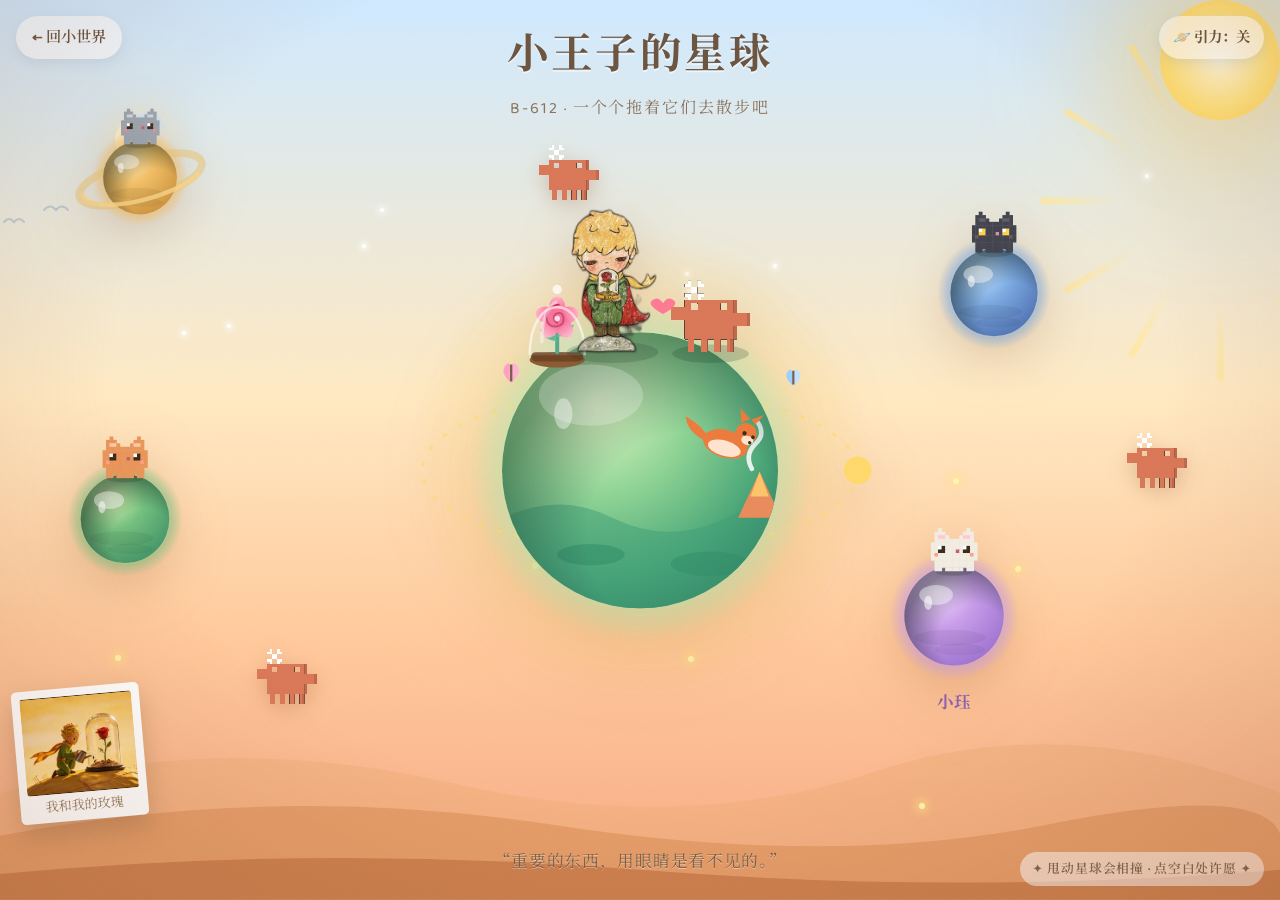
==== planet/index.html @ 011b593f "feat: 万有引力模式(星球绕主星公转,小太阳系) + 多加3只可拖动的小克(被引力牵引) Co-Authored-By: Claude Opus 4.8 <noreply@anthropic.co" ====
<!DOCTYPE html>
<html lang="zh-CN">
<head>
<meta charset="UTF-8" />
<meta name="viewport" content="width=device-width, initial-scale=1.0, maximum-scale=5.0" />
<meta name="theme-color" content="#ffd29a" />
<title>小王子的星球</title>
<link rel="preconnect" href="https://fonts.googleapis.com" />
<link rel="preconnect" href="https://fonts.gstatic.com" crossorigin />
<link href="https://fonts.googleapis.com/css2?family=Baloo+2:wght@500;600;700&family=Noto+Serif+SC:wght@500;700&display=swap" rel="stylesheet" />
<style>
  *{box-sizing:border-box;margin:0;padding:0;-webkit-tap-highlight-color:transparent}
  :root{--ink:#6b5238;--font:"Baloo 2","Noto Serif SC",system-ui,sans-serif;--serif:"Noto Serif SC",serif}
  html,body{height:100%}
  body{font-family:var(--font);color:var(--ink);overflow:hidden;height:100dvh;position:relative;
    background:linear-gradient(180deg,#cfe9ff 0%,#ffe9c2 44%,#ffc89a 72%,#f6a884 100%)}

  .sun{position:absolute;top:-120px;right:-120px;width:360px;height:360px;pointer-events:none;z-index:1}
  .sun__core{position:absolute;inset:120px;border-radius:50%;
    background:radial-gradient(circle,#fff8de,#ffe27a 58%,#ffcf5a);box-shadow:0 0 120px 48px rgba(255,213,110,.55)}
  .sun__rays{position:absolute;inset:0;animation:spin 70s linear infinite}
  .sun__rays span{position:absolute;left:50%;top:50%;width:7px;height:78px;margin:-39px 0 0 -3.5px;
    background:linear-gradient(#ffe79a,rgba(255,231,154,0));border-radius:7px;transform-origin:50% 180px;opacity:.8}
  @keyframes spin{to{transform:rotate(360deg)}}

  .moon{position:absolute;top:13%;left:9%;width:46px;height:46px;border-radius:50%;background:#fff4cf;z-index:1;
    filter:drop-shadow(0 0 16px rgba(255,240,190,.7))}
  .moon::after{content:"";position:absolute;top:-4px;left:11px;width:42px;height:42px;border-radius:50%;background:linear-gradient(180deg,#cfe9ff,#ffe9c2)}

  .cloud{position:absolute;background:#fff;border-radius:50px;opacity:.92;z-index:1;
    filter:drop-shadow(0 8px 14px rgba(150,170,200,.18));width:120px;height:38px}
  .cloud::before,.cloud::after{content:"";position:absolute;background:#fff;border-radius:50%}
  .cloud::before{width:54px;height:54px;top:-22px;left:18px}.cloud::after{width:38px;height:38px;top:-14px;left:62px}
  .cloud.c1{top:15%;left:-160px;transform:scale(1.1);animation:drift 42s linear infinite}
  .cloud.c2{top:30%;left:-220px;transform:scale(.8);opacity:.78;animation:drift 58s linear infinite 6s}
  .cloud.c3{top:9%;left:-260px;transform:scale(1.45);opacity:.85;animation:drift 72s linear infinite 3s}
  @keyframes drift{to{left:120%}}
  .birds{position:absolute;top:22%;left:-40px;z-index:1;opacity:.45;animation:drift 46s linear infinite 2s}

  .hills{position:absolute;left:0;right:0;bottom:0;width:100%;z-index:1;pointer-events:none}

  .firefly{position:absolute;width:6px;height:6px;border-radius:50%;background:#fff3b0;z-index:2;
    box-shadow:0 0 10px 3px rgba(255,228,130,.8);animation:float 7s ease-in-out infinite}
  @keyframes float{0%,100%{transform:translate(0,0);opacity:.3}50%{transform:translate(14px,-22px);opacity:1}}
  .star{position:absolute;width:4px;height:4px;border-radius:50%;background:#fff;z-index:2;
    box-shadow:0 0 6px 2px rgba(255,255,255,.8);animation:tw 2.6s ease-in-out infinite}
  @keyframes tw{0%,100%{opacity:.25}50%{opacity:1}}
  .shoot{position:absolute;top:16%;left:60%;width:120px;height:2px;z-index:2;border-radius:2px;
    background:linear-gradient(90deg,rgba(255,255,255,0),#fff);transform:rotate(20deg);opacity:0;animation:shoot 9s ease-in infinite 4s}
  @keyframes shoot{0%{opacity:0;transform:translate(40px,-20px) rotate(20deg) scaleX(.2)}6%{opacity:1}14%{opacity:0;transform:translate(-220px,80px) rotate(20deg) scaleX(1)}100%{opacity:0}}

  .back{position:absolute;top:16px;left:16px;z-index:7;text-decoration:none;background:rgba(255,255,255,.65);
    color:#6b5440;padding:9px 16px;border-radius:999px;font-weight:600;font-size:.95rem;box-shadow:0 4px 12px rgba(150,170,200,.25);backdrop-filter:blur(4px)}
  .title{position:absolute;top:20px;left:0;right:0;text-align:center;z-index:6;pointer-events:none}
  .title h1{font-size:clamp(1.5rem,6.4vw,2.6rem);color:#6b5440;letter-spacing:.06em;text-shadow:0 2px 0 rgba(255,255,255,.6)}
  .title p{font-size:clamp(.8rem,3.4vw,1rem);color:#8a715a;margin-top:5px;letter-spacing:.12em}

  .planet{position:absolute;cursor:grab;touch-action:none;user-select:none;z-index:4}
  .planet:active,.planet.is-drag{cursor:grabbing}
  .planet__float{animation:bob 5.5s ease-in-out infinite}
  .planet.is-drag .planet__float{animation:none}
  @keyframes bob{0%,100%{transform:translateY(0) rotate(-1.4deg)}50%{transform:translateY(-13px) rotate(1.4deg)}}
  .planet svg{display:block;width:100%;height:auto;overflow:visible;filter:drop-shadow(0 16px 26px rgba(150,90,50,.28))}

  #main{left:50%;top:48%;transform:translate(-50%,-50%);width:min(88vw,460px)}
  .mini{transform:none}

  .onplanet{transform-box:fill-box;transform-origin:bottom center;animation:catbob 3s ease-in-out infinite}
  @keyframes catbob{0%,100%{transform:translateY(0)}50%{transform:translateY(-3px)}}
  .me-label{font-family:var(--font);font-weight:700;fill:#8a5fae}
  .ctrl{position:absolute;top:16px;right:16px;z-index:7;border:none;cursor:pointer;background:rgba(255,255,255,.65);
    color:#6b5440;padding:9px 14px;border-radius:999px;font-family:var(--font);font-weight:700;font-size:.9rem;
    box-shadow:0 4px 12px rgba(150,170,200,.25);backdrop-filter:blur(4px)}
  .ctrl.on{background:linear-gradient(135deg,#ffd27a,#ff9e6d);color:#5a3a1f}
  .claudemoon .cmoon{width:100%;display:block;image-rendering:pixelated;transform-box:fill-box;transform-origin:bottom center;
    filter:drop-shadow(0 6px 10px rgba(150,90,50,.3));animation:hop 1.6s ease-in-out infinite}

  .keepsake{position:absolute;left:16px;bottom:80px;width:128px;z-index:5;background:#fff;
    padding:8px 8px 28px;border-radius:5px;transform:rotate(-5deg);box-shadow:0 12px 26px rgba(120,90,60,.32)}
  .keepsake img{width:100%;display:block;border-radius:3px}
  .keepsake figcaption{position:absolute;bottom:7px;left:0;right:0;text-align:center;font-size:.82rem;color:#9a7f63;font-family:var(--serif)}
  .quote{position:absolute;left:0;right:0;bottom:28px;text-align:center;z-index:5;pointer-events:none;
    font-family:var(--serif);color:#7a5f44;font-size:clamp(.85rem,3.4vw,1.05rem);letter-spacing:.04em;text-shadow:0 1px 0 rgba(255,255,255,.5);padding:0 16px}
  .hint{position:absolute;right:16px;bottom:14px;z-index:7;pointer-events:none;background:rgba(255,255,255,.55);
    color:#7c6450;font-weight:600;font-size:.8rem;padding:6px 12px;border-radius:999px;letter-spacing:.06em;animation:pulse 2.4s ease-in-out infinite}
  @keyframes pulse{0%,100%{opacity:.5}50%{opacity:1}}

  .vignette{position:fixed;inset:0;pointer-events:none;z-index:8;background:radial-gradient(ellipse at 50% 42%,transparent 58%,rgba(140,80,45,.2) 100%)}
  .grain{position:fixed;inset:0;pointer-events:none;z-index:8;opacity:.05;mix-blend-mode:overlay;
    background-image:url("data:image/svg+xml,%3Csvg xmlns='http://www.w3.org/2000/svg' width='120' height='120'%3E%3Cfilter id='n'%3E%3CfeTurbulence type='fractalNoise' baseFrequency='0.85' numOctaves='2'/%3E%3C/filter%3E%3Crect width='100%25' height='100%25' filter='url(%23n)'/%3E%3C/svg%3E")}

  .spin-orbit{transform-origin:150px 175px;animation:spin 24s linear infinite}
  .rose{transform-box:fill-box;transform-origin:bottom center;animation:sway 4s ease-in-out infinite}
  @keyframes sway{0%,100%{transform:rotate(-6deg)}50%{transform:rotate(6deg)}}
  .smoke{animation:smoke 3.4s ease-in-out infinite}
  @keyframes smoke{0%{opacity:0;transform:translateY(6px)}40%{opacity:.85}100%{opacity:0;transform:translateY(-10px)}}
  .claude-hop{transform-box:fill-box;transform-origin:bottom center;animation:hop 1.6s ease-in-out infinite}
  @keyframes hop{0%,100%{transform:translateY(0) rotate(-2deg)}30%{transform:translateY(-9px) rotate(2deg)}60%{transform:translateY(0) rotate(-1deg)}}
  .bf{transform-box:fill-box;transform-origin:center;animation:flutter 5.5s ease-in-out infinite}
  .bf.b2{animation-duration:7s;animation-delay:1s}
  @keyframes flutter{0%{transform:translate(0,0) rotate(0)}25%{transform:translate(9px,-12px) rotate(8deg)}50%{transform:translate(0,-20px) rotate(-6deg)}75%{transform:translate(-9px,-10px) rotate(6deg)}100%{transform:translate(0,0)}}

  .petal{position:absolute;z-index:9;pointer-events:none;font-size:1.15rem;animation:up 1.2s ease-out forwards}
  @keyframes up{0%{opacity:1;transform:translate(0,0) scale(.6) rotate(0)}100%{opacity:0;transform:translate(var(--dx),-78px) scale(1.15) rotate(var(--rot))}}

  .wishstar{position:fixed;width:90px;height:3px;z-index:9;pointer-events:none;border-radius:3px;
    background:linear-gradient(90deg,rgba(255,255,255,0),#fff);animation:ws .9s ease-out forwards}
  @keyframes ws{0%{opacity:0;transform:translate(20px,-60px) rotate(28deg) scaleX(.3)}
    20%{opacity:1}100%{opacity:0;transform:translate(-160px,80px) rotate(28deg) scaleX(1)}}
  .wishtext{position:fixed;z-index:10;pointer-events:none;transform:translate(-50%,0);font-family:var(--font);
    font-weight:700;color:#7a5f44;font-size:.95rem;background:rgba(255,255,255,.72);padding:6px 13px;border-radius:999px;
    white-space:nowrap;box-shadow:0 6px 16px rgba(150,120,80,.25);animation:wt 1.8s ease-out forwards}
  @keyframes wt{0%{opacity:0;transform:translate(-50%,6px) scale(.9)}15%{opacity:1;transform:translate(-50%,-4px) scale(1)}
    80%{opacity:1}100%{opacity:0;transform:translate(-50%,-30px) scale(1)}}

  @media(max-width:480px){.keepsake{width:104px;bottom:96px;left:10px}.quote{bottom:54px}}
  @media(prefers-reduced-motion:reduce){
    .sun__rays,.cloud,.birds,.firefly,.star,.shoot,.planet__float,.spin-orbit,.rose,.smoke,.claude-hop,.bf,.onplanet{animation:none}}
</style>
</head>
<body>

  <div class="sun" aria-hidden="true"><div class="sun__rays" id="rays"></div><div class="sun__core"></div></div>
  <div class="moon" aria-hidden="true"></div>
  <div class="cloud c1"></div><div class="cloud c2"></div><div class="cloud c3"></div>
  <div class="shoot" aria-hidden="true"></div>
  <div class="birds" aria-hidden="true">
    <svg width="120" height="40" viewBox="0 0 120 40" fill="none" stroke="#8aa6c0" stroke-width="2" stroke-linecap="round">
      <path d="M6 14 q6 -7 12 0 q6 -7 12 0"/><path d="M44 24 q5 -6 10 0 q5 -6 10 0"/><path d="M84 12 q6 -7 12 0 q6 -7 12 0"/>
    </svg>
  </div>

  <svg class="hills" viewBox="0 0 1200 220" preserveAspectRatio="none" aria-hidden="true">
    <path d="M0 120 Q200 60 420 110 T820 100 T1200 120 L1200 220 L0 220Z" fill="#f0b07a" opacity=".55"/>
    <path d="M0 160 Q260 110 520 150 T980 150 T1200 158 L1200 220 L0 220Z" fill="#e0945f" opacity=".7"/>
    <path d="M0 196 Q300 168 600 192 T1200 192 L1200 220 L0 220Z" fill="#c97b4a" opacity=".85"/>
  </svg>

  <a class="back" href="../">← 回小世界</a>
  <button id="grav" class="ctrl">🪐 引力：关</button>
  <div class="title"><h1>小王子的星球</h1><p>B-612 · 一个个拖着它们去散步吧</p></div>

  <!-- ===== 主星球 ===== -->
  <div class="planet" id="main" data-key="main" role="button" aria-label="拖动主星球" tabindex="0">
    <div class="planet__float">
      <svg viewBox="0 0 300 300" aria-hidden="true">
        <defs>
          <radialGradient id="halo" cx="50%" cy="50%" r="50%"><stop offset="0%" stop-color="#fff7d6" stop-opacity=".95"/><stop offset="55%" stop-color="#ffe39a" stop-opacity=".38"/><stop offset="100%" stop-color="#ffd86b" stop-opacity="0"/></radialGradient>
          <radialGradient id="atmMain" cx="50%" cy="50%" r="50%"><stop offset="60%" stop-color="#8fe6b0" stop-opacity="0"/><stop offset="78%" stop-color="#9bf0bd" stop-opacity=".4"/><stop offset="100%" stop-color="#9bf0bd" stop-opacity="0"/></radialGradient>
          <radialGradient id="globe" cx="34%" cy="26%" r="82%"><stop offset="0%" stop-color="#e0f7c2"/><stop offset="40%" stop-color="#8fd494"/><stop offset="76%" stop-color="#4ea878"/><stop offset="100%" stop-color="#2f7d5f"/></radialGradient>
          <radialGradient id="shade" cx="68%" cy="74%" r="72%"><stop offset="52%" stop-color="#123" stop-opacity="0"/><stop offset="100%" stop-color="#16321f" stop-opacity=".42"/></radialGradient>
          <linearGradient id="roseG" x1="0" y1="0" x2="0" y2="1"><stop offset="0%" stop-color="#ffb3c7"/><stop offset="55%" stop-color="#ff6f97"/><stop offset="100%" stop-color="#e23e6b"/></linearGradient>
          <clipPath id="pclip"><circle cx="150" cy="175" r="90"/></clipPath>
        </defs>
        <circle cx="150" cy="168" r="150" fill="url(#halo)"/>
        <circle cx="150" cy="175" r="112" fill="url(#atmMain)"/>
        <g class="spin-orbit"><ellipse cx="150" cy="175" rx="142" ry="52" fill="none" stroke="#ffd86b" stroke-opacity=".55" stroke-width="2" stroke-dasharray="3 9"/><circle cx="292" cy="175" r="9" fill="#ffd86b"/></g>
        <circle cx="150" cy="175" r="90" fill="url(#globe)"/>
        <g clip-path="url(#pclip)">
          <path d="M50 212 Q92 186 132 206 T214 202 T272 216 L272 280 L40 280 Z" fill="#3f9d77" opacity=".5"/>
          <ellipse cx="118" cy="230" rx="22" ry="7" fill="#2f8a64" opacity=".5"/><ellipse cx="196" cy="236" rx="26" ry="8" fill="#2f8a64" opacity=".45"/>
          <path d="M214 206 L228 176 L242 206 Z" fill="#e98a5b"/><path d="M228 176 L222 192 L234 192 Z" fill="#ffcf6b" opacity=".85"/>
          <path d="M223 174 q-5 -9 2 -16 q7 -6 2 -14" class="smoke" fill="none" stroke="#fff" stroke-opacity=".85" stroke-width="3" stroke-linecap="round"/>
          <circle cx="150" cy="175" r="90" fill="url(#shade)"/>
        </g>
        <ellipse cx="118" cy="126" rx="34" ry="20" fill="#fff" opacity=".22"/>
        <ellipse cx="100" cy="138" rx="6" ry="10" fill="#fff" opacity=".4"/>
        <g transform="translate(96 100)">
          <ellipse cx="0" cy="3" rx="18" ry="5" fill="#8a5a32"/><rect x="-17" y="-2" width="34" height="6" rx="3" fill="#6e4423"/>
          <line x1="0" y1="-2" x2="0" y2="-18" stroke="#3f9d77" stroke-width="2.6" stroke-linecap="round"/>
          <path d="M0 -9 q-9 -1 -11 -8 q9 0 11 8" fill="#4fb083"/><path d="M0 -12 q9 -1 11 -8 q-9 0 -11 8" fill="#5ab98c"/>
          <g style="transform:translateY(-24px)"><g class="rose">
            <g fill="url(#roseG)"><ellipse cx="0" cy="-7" rx="5.4" ry="7.4"/><ellipse cx="0" cy="-7" rx="5.4" ry="7.4" transform="rotate(72)"/><ellipse cx="0" cy="-7" rx="5.4" ry="7.4" transform="rotate(144)"/><ellipse cx="0" cy="-7" rx="5.4" ry="7.4" transform="rotate(216)"/><ellipse cx="0" cy="-7" rx="5.4" ry="7.4" transform="rotate(288)"/></g>
            <circle r="6" fill="#ff5c84"/><path d="M0 3 q-4 -3 -1 -6 q4 -2 5 2 q1 5 -4 6 q-6 1 -7 -5 q-1 -8 8 -9" fill="none" stroke="#c5325f" stroke-width="1.3" stroke-linecap="round"/><circle r="1.8" fill="#ffd6e3"/>
          </g></g>
          <path d="M-18 0 C-18 -42 18 -42 18 0" fill="rgba(220,240,255,.14)" stroke="rgba(255,255,255,.6)" stroke-width="1.6"/>
          <circle cx="0" cy="-43" r="3" fill="rgba(255,255,255,.75)"/><path d="M-10 -8 C-10 -30 -3 -34 0 -35" stroke="#fff" stroke-opacity=".45" stroke-width="2" fill="none"/>
        </g>
        <g transform="translate(208 150) rotate(16)">
          <path d="M-12 10 q-14 -2 -18 -12 q9 2 16 7Z" fill="#ec7a3c"/><ellipse cx="0" cy="8" rx="15" ry="9" fill="#ec7a3c"/><ellipse cx="0" cy="11" rx="11" ry="5" fill="#ffe3cf"/>
          <circle cx="11" cy="-2" r="7" fill="#ec7a3c"/><path d="M6 -8 l-3 -9 l8 5Z" fill="#ec7a3c"/><path d="M15 -9 l4 -8 l-7 5Z" fill="#ec7a3c"/>
          <ellipse cx="13" cy="2" rx="4" ry="3" fill="#ffe3cf"/><circle cx="10" cy="-2" r="1.4" fill="#3a2a1a"/><circle cx="16" cy="-1" r="1.2" fill="#3a2a1a"/><circle cx="15" cy="3" r="1.1" fill="#3a2a1a"/>
        </g>
        <ellipse cx="132" cy="98" rx="30" ry="7" fill="#16321f" opacity=".18"/>
        <image href="prince.png" x="104" y="2" width="58" height="99" />
        <ellipse cx="196" cy="99" rx="25" ry="6" fill="#16321f" opacity=".2"/>
        <image class="claude-hop" href="claude.png" x="169" y="50" width="54" height="49" style="image-rendering:pixelated"/>
        <path d="M165 66 q3 -5 7 -2 q4 3 -7 9 q-11 -6 -7 -9 q4 -3 7 2Z" fill="#ff6f91" opacity=".9"/>
        <g class="bf" transform="translate(66 118)"><path d="M0 0 q-9 -8 -2 -13 q5 4 2 13" fill="#ff9ec4"/><path d="M0 0 q9 -8 2 -13 q-5 4 -2 13" fill="#ffb3d1"/><line x1="0" y1="-1" x2="0" y2="-12" stroke="#7a5b46" stroke-width="1.5"/></g>
        <g class="bf b2" transform="translate(250 120)"><path d="M0 0 q-8 -7 -2 -11 q4 3 2 11" fill="#9ad0ff"/><path d="M0 0 q8 -7 2 -11 q-4 3 -2 11" fill="#bfe2ff"/><line x1="0" y1="-1" x2="0" y2="-10" stroke="#7a5b46" stroke-width="1.4"/></g>
      </svg>
    </div>
  </div>

  <figure class="keepsake"><img src="keepsake.jpg" alt="小王子和他的玫瑰" /><figcaption>我和我的玫瑰</figcaption></figure>
  <p class="quote">“重要的东西，用眼睛是看不见的。”</p>
  <div class="hint" id="hint">✦ 甩动星球会相撞 · 点空白处许愿 ✦</div>
  <div class="grain"></div><div class="vignette"></div>

<script>
(function(){
  "use strict";
  const rays=document.getElementById("rays");
  for(let i=0;i<12;i++){const s=document.createElement("span");s.style.transform="rotate("+(i*30)+"deg)";rays.appendChild(s);}
  for(let i=0;i<7;i++){const f=document.createElement("div");f.className="firefly";
    f.style.left=(8+Math.random()*84)+"vw";f.style.top=(40+Math.random()*52)+"vh";
    f.style.animationDelay=(Math.random()*6)+"s";f.style.animationDuration=(6+Math.random()*5)+"s";document.body.appendChild(f);}
  for(let i=0;i<10;i++){const s=document.createElement("div");s.className="star";
    s.style.left=(4+Math.random()*92)+"vw";s.style.top=(6+Math.random()*34)+"vh";s.style.animationDelay=(Math.random()*3)+"s";document.body.appendChild(s);}

  /* ---------- 像素猫（更可爱：大眼+高光+腮红） ---------- */
  const CAT=[
    "..C.......C..",
    ".CCC.....CCC.",
    ".CiiC...CiiC.",
    ".CCCCCCCCCCC.",
    "CCCCCCCCCCCCC",
    "CCweCCCCCweCC",
    "CCeeCCCnCeeCC",
    "CbCCCCCCCCCbC",
    "CCCCCCCCCCCCC",
    ".CCCCCCCCCCC.",
    ".CCCCCCCCCCC.",
    ".CC.CCCCC.CC."
  ];
  const PAL={
    orange:{C:"#e8945a",i:"#ffc7a3",e:"#3a2a1a",n:"#c45b73",b:"#ff9e86",w:"#fff"},
    black:{C:"#43434e",i:"#5c5c68",e:"#ffd24a",n:"#d98fa6",b:"#6a5560",w:"#fff"},
    gray:{C:"#9aa3ad",i:"#cfd6dd",e:"#3a2a1a",n:"#c45b73",b:"#e89",w:"#fff"},
    white:{C:"#f1ece1",i:"#ffc7d0",e:"#3a2a1a",n:"#c45b73",b:"#ff9e86",w:"#fff"}
  };
  function pixelArt(map,pal,u){let s="";
    for(let y=0;y<map.length;y++){const row=map[y];
      for(let x=0;x<row.length;x++){const c=row[x];if(c==="."||c===" ")continue;const col=pal[c];if(!col)continue;
        s+='<rect x="'+(x*u).toFixed(2)+'" y="'+(y*u).toFixed(2)+'" width="'+(u+0.4).toFixed(2)+'" height="'+(u+0.4).toFixed(2)+'" fill="'+col+'"/>';}}
    return s;}
  function catGroup(cat){const pal=PAL[cat.pal],u=cat.u,w=CAT[0].length*u,h=CAT.length*u;
    return '<ellipse cx="'+cat.cx+'" cy="'+(cat.cy+1)+'" rx="'+(w*0.4).toFixed(1)+'" ry="'+(u*1.1).toFixed(1)+'" fill="#16241d" opacity=".18"/>'+
      '<g class="onplanet" style="animation-delay:'+(Math.random()*2).toFixed(2)+'s"><g transform="translate('+(cat.cx-w/2).toFixed(1)+' '+(cat.cy-h).toFixed(1)+')">'+pixelArt(CAT,pal,u)+'</g></g>';}

  /* ---------- 软萌 Q版「我」 ---------- */
  function meChibi(k,fx,fy,sc){
    const c=
     '<rect x="-7" y="-11" width="5.5" height="12" rx="2.7" fill="#ffe0bd"/><rect x="1.5" y="-11" width="5.5" height="12" rx="2.7" fill="#ffe0bd"/>'+
     '<ellipse cx="-4.2" cy="0" rx="4" ry="2.6" fill="#8a5fae"/><ellipse cx="4.2" cy="0" rx="4" ry="2.6" fill="#8a5fae"/>'+
     '<path d="M-16 -34 Q0 -41 16 -34 L10 -9 Q0 -4 -10 -9 Z" fill="url(#dress_'+k+')"/>'+
     '<path d="M-15 -33 Q0 -39 15 -33 L13 -28 Q0 -34 -13 -28 Z" fill="#fff" opacity=".25"/>'+
     '<path d="M-14 -32 q-7 6 -6 15" stroke="#ffe0bd" stroke-width="5" fill="none" stroke-linecap="round"/>'+
     '<path d="M14 -32 q7 6 6 15" stroke="#ffe0bd" stroke-width="5" fill="none" stroke-linecap="round"/>'+
     '<circle cx="0" cy="-44" r="17" fill="#6b4a32"/>'+
     '<circle cx="-16" cy="-39" r="7" fill="#6b4a32"/><circle cx="16" cy="-39" r="7" fill="#6b4a32"/>'+
     '<circle cx="-18" cy="-30" r="4.6" fill="#6b4a32"/><circle cx="18" cy="-30" r="4.6" fill="#6b4a32"/>'+
     '<circle cx="0" cy="-43" r="13" fill="#ffe9d2"/>'+
     '<path d="M-13 -46 Q-13 -59 0 -60 Q13 -59 13 -46 Q9 -53 4.5 -52 Q2 -49 0 -52 Q-2 -49 -4.5 -52 Q-9 -53 -13 -46Z" fill="#6b4a32"/>'+
     '<ellipse cx="-5" cy="-43" rx="2.7" ry="3.6" fill="#3a2a1a"/><ellipse cx="5" cy="-43" rx="2.7" ry="3.6" fill="#3a2a1a"/>'+
     '<circle cx="-5.9" cy="-44.6" r="1.1" fill="#fff"/><circle cx="4.1" cy="-44.6" r="1.1" fill="#fff"/>'+
     '<circle cx="-8.6" cy="-39" r="2.3" fill="#ff9eb0" opacity=".85"/><circle cx="8.6" cy="-39" r="2.3" fill="#ff9eb0" opacity=".85"/>'+
     '<path d="M-2.6 -38.6 q2.6 2.6 5.2 0" stroke="#c4566e" stroke-width="1.3" fill="none" stroke-linecap="round"/>'+
     '<g transform="translate(-12.5 -53)"><circle cx="-2.6" cy="0" r="1.7" fill="#ffb3c7"/><circle cx="2.6" cy="0" r="1.7" fill="#ffb3c7"/><circle cx="0" cy="-2.6" r="1.7" fill="#ffb3c7"/><circle cx="0" cy="2.6" r="1.7" fill="#ffb3c7"/><circle r="2" fill="#ff7aa2"/><circle r="0.9" fill="#fff3a0"/></g>';
    return '<ellipse cx="'+fx+'" cy="'+(fy+1)+'" rx="'+(16*sc).toFixed(1)+'" ry="'+(5*sc).toFixed(1)+'" fill="#3a2350" opacity=".22"/>'+
      '<g class="onplanet"><g transform="translate('+fx+' '+fy+') scale('+sc+')">'+c+'</g></g>';
  }

  /* ---------- 精致星球构建 ---------- */
  function buildPlanet(c){
    const k=c.key;
    let defs='<radialGradient id="g_'+k+'" cx="34%" cy="26%" r="84%"><stop offset="0%" stop-color="'+c.col[0]+'"/><stop offset="44%" stop-color="'+c.col[1]+'"/><stop offset="100%" stop-color="'+c.col[2]+'"/></radialGradient>'+
      '<radialGradient id="atm_'+k+'" cx="50%" cy="50%" r="50%"><stop offset="60%" stop-color="'+c.hue+'" stop-opacity="0"/><stop offset="80%" stop-color="'+c.hue+'" stop-opacity=".5"/><stop offset="100%" stop-color="'+c.hue+'" stop-opacity="0"/></radialGradient>'+
      '<radialGradient id="sh_'+k+'" cx="70%" cy="74%" r="72%"><stop offset="50%" stop-color="#102018" stop-opacity="0"/><stop offset="100%" stop-color="#101d16" stop-opacity=".45"/></radialGradient>';
    if(c.me) defs+='<linearGradient id="dress_'+k+'" x1="0" y1="0" x2="0" y2="1"><stop offset="0%" stop-color="#ffd0e6"/><stop offset="100%" stop-color="#ff8fbf"/></linearGradient>';
    let s='<svg viewBox="0 0 '+c.vbw+' '+c.vbh+'" aria-hidden="true"><defs>'+defs+'</defs>';
    s+='<circle cx="'+c.cx+'" cy="'+c.cy+'" r="'+(c.r*1.3).toFixed(1)+'" fill="url(#atm_'+k+')"/>';
    if(c.ring) s+='<ellipse cx="'+c.cx+'" cy="'+(c.cy+2)+'" rx="'+(c.r*1.72).toFixed(1)+'" ry="'+(c.r*0.56).toFixed(1)+'" fill="none" stroke="#e8c06a" stroke-width="7" opacity=".5" transform="rotate(-16 '+c.cx+' '+c.cy+')"/>';
    s+='<circle cx="'+c.cx+'" cy="'+c.cy+'" r="'+c.r+'" fill="url(#g_'+k+')"/>';
    s+='<ellipse cx="'+(c.cx-c.r*0.08)+'" cy="'+(c.cy+c.r*0.44)+'" rx="'+(c.r*0.72).toFixed(1)+'" ry="'+(c.r*0.16).toFixed(1)+'" fill="#000" opacity=".06"/>';
    s+='<ellipse cx="'+(c.cx+c.r*0.12)+'" cy="'+(c.cy+c.r*0.68)+'" rx="'+(c.r*0.5).toFixed(1)+'" ry="'+(c.r*0.12).toFixed(1)+'" fill="#000" opacity=".05"/>';
    s+='<circle cx="'+c.cx+'" cy="'+c.cy+'" r="'+c.r+'" fill="url(#sh_'+k+')"/>';
    s+='<ellipse cx="'+(c.cx-c.r*0.36)+'" cy="'+(c.cy-c.r*0.42)+'" rx="'+(c.r*0.34).toFixed(1)+'" ry="'+(c.r*0.2).toFixed(1)+'" fill="#fff" opacity=".42"/>';
    s+='<ellipse cx="'+(c.cx-c.r*0.52)+'" cy="'+(c.cy-c.r*0.26)+'" rx="'+(c.r*0.08).toFixed(1)+'" ry="'+(c.r*0.14).toFixed(1)+'" fill="#fff" opacity=".55"/>';
    if(c.ring) s+='<path d="M'+(c.cx-c.r*1.55)+' '+(c.cy+c.r*0.42)+' A '+(c.r*1.72).toFixed(1)+' '+(c.r*0.56).toFixed(1)+' -16 0 0 '+(c.cx+c.r*1.62)+' '+(c.cy-c.r*0.12)+'" fill="none" stroke="#f7d488" stroke-width="4" opacity=".8"/>';
    if(c.me) s+=meChibi(k,c.cx-2,c.cy-c.r+9,0.62);
    (c.cats||[]).forEach(cat=>{s+=catGroup(cat);});
    if(c.label) s+='<text class="me-label" x="'+c.cx+'" y="'+(c.vbh-6)+'" text-anchor="middle" font-size="14">'+c.label+'</text>';
    s+='</svg>';
    return s;
  }

  const MINIS=[
    {key:"sat",left:"5%",top:"12%",size:152,vbw:140,vbh:120,cx:70,cy:64,r:34,col:["#ffe9b0","#f0bd63","#c98f3c"],hue:"#f0bd63",ring:true,cats:[{pal:"gray",u:2.7,cx:70,cy:33}]},
    {key:"cat1",left:"5%",top:"50%",size:122,vbw:110,vbh:120,cx:55,cy:62,r:40,col:["#d9f3b4","#74c07e","#3f9166"],hue:"#74c07e",cats:[{pal:"orange",u:3.1,cx:55,cy:25}]},
    {key:"cat2",left:"73%",top:"25%",size:120,vbw:110,vbh:120,cx:55,cy:62,r:40,col:["#bfe0ff","#7aa8e0","#4d6fb0"],hue:"#7aa8e0",cats:[{pal:"black",u:3.1,cx:55,cy:25}]},
    {key:"me",left:"69%",top:"60%",size:142,vbw:120,vbh:148,cx:60,cy:64,r:42,col:["#f3d8ff","#c79be8","#9a6fcf"],hue:"#c79be8",label:"小珏",cats:[{pal:"white",u:3.0,cx:60,cy:26}]}
  ];
  MINIS.forEach(cfg=>{
    const d=document.createElement("div");
    d.className="planet mini";d.id="p_"+cfg.key;d.dataset.key=cfg.key;
    d.setAttribute("role","button");d.tabIndex=0;d.setAttribute("aria-label","小星球");
    d.style.left=cfg.left;d.style.top=cfg.top;d.style.width=cfg.size+"px";
    d.innerHTML='<div class="planet__float">'+buildPlanet(cfg)+'</div>';
    document.body.appendChild(d);
  });

  // 多几个小克（像素 Claude 小怪，可拖、可被引力牵引）
  const CLAUDES=[{key:"k1",left:"20%",top:"72%"},{key:"k2",left:"42%",top:"16%"},{key:"k3",left:"88%",top:"48%"}];
  CLAUDES.forEach(c=>{
    const d=document.createElement("div");d.className="planet mini claudemoon";d.dataset.key=c.key;
    d.setAttribute("role","button");d.tabIndex=0;d.setAttribute("aria-label","小克");
    d.style.left=c.left;d.style.top=c.top;d.style.width="62px";
    d.innerHTML='<div class="planet__float"><img class="cmoon" src="claude.png" alt="小克"></div>';
    document.body.appendChild(d);
  });

  document.querySelectorAll(".planet__float").forEach(f=>f.style.animationDelay=(Math.random()*3)+"s");

  /* ---------- 物理引擎：惯性 + 撞墙反弹 + 星球互撞 ---------- */
  const planets=[];
  document.querySelectorAll(".planet").forEach(el=>{
    const r=el.getBoundingClientRect(), key="pp_"+(el.dataset.key||"x");
    let x=r.left,y=r.top;
    try{const p=JSON.parse(localStorage.getItem(key));if(p&&typeof p.x==="number"){x=p.x;y=p.y;}}catch(e){}
    el.style.left=x+"px";el.style.top=y+"px";el.style.transform="none";
    planets.push({el,key,x,y,w:el.offsetWidth,h:el.offsetHeight,vx:0,vy:0,drag:false,tx:x,ty:y,ox:0,oy:0,sx:0,sy:0,moved:false,rest:true});
  });

  let zTop=10;
  const hint=document.getElementById("hint");
  planets.forEach(p=>{
    p.el.addEventListener("pointerdown",e=>{
      p.drag=true;p.moved=false;p.rest=false;p.el.style.zIndex=++zTop;
      try{p.el.setPointerCapture(e.pointerId);}catch(_){}
      const r=p.el.getBoundingClientRect();
      p.ox=e.clientX-r.left;p.oy=e.clientY-r.top;p.sx=e.clientX;p.sy=e.clientY;
      p.tx=p.x;p.ty=p.y;p.el.classList.add("is-drag");
      if(hint)hint.style.opacity=".18";
    });
    p.el.addEventListener("pointermove",e=>{
      if(!p.drag)return;
      if(Math.abs(e.clientX-p.sx)>3||Math.abs(e.clientY-p.sy)>3)p.moved=true;
      p.tx=e.clientX-p.ox;p.ty=e.clientY-p.oy;
    });
    const up=()=>{if(!p.drag)return;p.drag=false;p.el.classList.remove("is-drag");if(!p.moved)petals(p.el);};
    p.el.addEventListener("pointerup",up);
    p.el.addEventListener("pointercancel",up);
    p.el.addEventListener("keydown",e=>{if(e.key==="Enter"||e.key===" "){e.preventDefault();petals(p.el);}});
  });

  const FR=0.965, REST=0.72, GM=2600, SOFT=500;
  let gravMode=false;
  const mainP=planets.reduce((m,p)=>(p.w*p.h>m.w*m.h?p:m),planets[0]);

  const gbtn=document.getElementById("grav");
  gbtn.addEventListener("click",()=>{
    gravMode=!gravMode;
    gbtn.textContent=gravMode?"🪐 引力：开":"🪐 引力：关";
    gbtn.classList.toggle("on",gravMode);
    if(gravMode){
      const mcx=mainP.x+mainP.w/2,mcy=mainP.y+mainP.h/2;
      for(const p of planets){if(p===mainP){p.vx=0;p.vy=0;continue;}
        const dx=mcx-(p.x+p.w/2),dy=mcy-(p.y+p.h/2),r=Math.hypot(dx,dy)||1;
        const sp=Math.sqrt(GM/r),dir=Math.random()<0.5?1:-1;
        p.vx=(-dy/r)*sp*dir;p.vy=(dx/r)*sp*dir;p.rest=false;}
    }else{
      for(const p of planets){try{localStorage.setItem(p.key,JSON.stringify({x:Math.round(p.x),y:Math.round(p.y)}));}catch(e){}}
    }
  });

  function step(){
    const W=innerWidth,H=innerHeight;
    for(const p of planets){
      if(p.drag){p.vx=p.tx-p.x;p.vy=p.ty-p.y;p.x=p.tx;p.y=p.ty;continue;}
      if(gravMode){
        if(p!==mainP){
          const dx=(mainP.x+mainP.w/2)-(p.x+p.w/2),dy=(mainP.y+mainP.h/2)-(p.y+p.h/2);
          const r2=dx*dx+dy*dy,r=Math.sqrt(r2)||1,a=GM/(r2+SOFT);
          p.vx+=a*dx/r;p.vy+=a*dy/r;
          const sp=Math.hypot(p.vx,p.vy);if(sp>16){p.vx=p.vx/sp*16;p.vy=p.vy/sp*16;}
          p.x+=p.vx;p.y+=p.vy;
          if(p.x<4){p.x=4;p.vx=-p.vx*REST;} if(p.x>W-p.w-4){p.x=W-p.w-4;p.vx=-p.vx*REST;}
          if(p.y<4){p.y=4;p.vy=-p.vy*REST;} if(p.y>H-p.h-4){p.y=H-p.h-4;p.vy=-p.vy*REST;}
        }
      }
      else if(Math.abs(p.vx)>0.02||Math.abs(p.vy)>0.02){
        p.x+=p.vx;p.y+=p.vy;p.vx*=FR;p.vy*=FR;p.rest=false;
        if(p.x<4){p.x=4;p.vx=-p.vx*REST;} if(p.x>W-p.w-4){p.x=W-p.w-4;p.vx=-p.vx*REST;}
        if(p.y<4){p.y=4;p.vy=-p.vy*REST;} if(p.y>H-p.h-4){p.y=H-p.h-4;p.vy=-p.vy*REST;}
      }else if(!p.rest){p.vx=0;p.vy=0;p.rest=true;
        try{localStorage.setItem(p.key,JSON.stringify({x:Math.round(p.x),y:Math.round(p.y)}));}catch(e){}}
    }
    for(let i=0;i<planets.length;i++)for(let j=i+1;j<planets.length;j++){
      const a=planets[i],b=planets[j];
      const ar=Math.min(a.w,a.h)/2*0.82, br=Math.min(b.w,b.h)/2*0.82;
      const ax=a.x+a.w/2,ay=a.y+a.h/2,bx=b.x+b.w/2,by=b.y+b.h/2;
      let dx=bx-ax,dy=by-ay,d=Math.hypot(dx,dy)||0.001,min=ar+br;
      if(d<min){
        const nx=dx/d,ny=dy/d,overlap=min-d;
        const am=a.drag?1e7:a.w*a.h, bm=b.drag?1e7:b.w*b.h, tot=am+bm;
        if(!a.drag){a.x-=nx*overlap*(bm/tot);a.y-=ny*overlap*(bm/tot);a.rest=false;}
        if(!b.drag){b.x+=nx*overlap*(am/tot);b.y+=ny*overlap*(am/tot);b.rest=false;}
        const avn=a.vx*nx+a.vy*ny, bvn=b.vx*nx+b.vy*ny, imp=(bvn-avn);
        if(!a.drag){a.vx+=nx*imp*(bm/tot)*1.5;a.vy+=ny*imp*(bm/tot)*1.5;}
        if(!b.drag){b.vx-=nx*imp*(am/tot)*1.5;b.vy-=ny*imp*(am/tot)*1.5;}
      }
    }
    for(const p of planets){p.el.style.left=p.x+"px";p.el.style.top=p.y+"px";}
    requestAnimationFrame(step);
  }
  requestAnimationFrame(step);

  addEventListener("resize",()=>{for(const p of planets){p.w=p.el.offsetWidth;p.h=p.el.offsetHeight;
    p.x=Math.max(4,Math.min(p.x,innerWidth-p.w-4));p.y=Math.max(4,Math.min(p.y,innerHeight-p.h-4));}});

  /* ---------- 点空白：流星许愿 ---------- */
  const WISHES=["叮——愿望收到啦 ✨","今天也要开心鸭 🌷","会有好事发生的 🍀","星星记住你了 ⭐","小小的愿望，慢慢实现 🌙","抱抱你 🧡"];
  addEventListener("pointerdown",e=>{
    if(e.target.closest(".planet,a,.keepsake,.ctrl"))return;
    const x=e.clientX,y=e.clientY;
    const st=document.createElement("div");st.className="wishstar";st.style.left=x+"px";st.style.top=y+"px";
    document.body.appendChild(st);setTimeout(()=>st.remove(),900);
    const icons=["✨","⭐","💫","🌟"];
    for(let i=0;i<8;i++){const s=document.createElement("span");s.className="petal";
      s.textContent=icons[i%icons.length];s.style.left=x+"px";s.style.top=y+"px";
      s.style.setProperty("--dx",(Math.random()*150-75)+"px");s.style.setProperty("--rot",(Math.random()*180-90)+"deg");
      document.body.appendChild(s);setTimeout(()=>s.remove(),1200);}
    const w=document.createElement("div");w.className="wishtext";w.textContent=WISHES[Math.floor(Math.random()*WISHES.length)];
    w.style.left=x+"px";w.style.top=(y-12)+"px";document.body.appendChild(w);setTimeout(()=>w.remove(),1800);
  });

  function petals(el){const r=el.getBoundingClientRect(),cx=r.left+r.width/2,cy=r.top+r.height*0.4;
    const icons=["🌹","🌼","✨","🧡","🌸","⭐","🐾"];
    for(let i=0;i<7;i++){const s=document.createElement("span");s.className="petal";
      s.textContent=icons[Math.floor(Math.random()*icons.length)];s.style.left=cx+"px";s.style.top=cy+"px";
      s.style.setProperty("--dx",(Math.random()*120-60)+"px");s.style.setProperty("--rot",(Math.random()*180-90)+"deg");
      document.body.appendChild(s);setTimeout(()=>s.remove(),1200);}}
})();
</script>
</body>
</html>
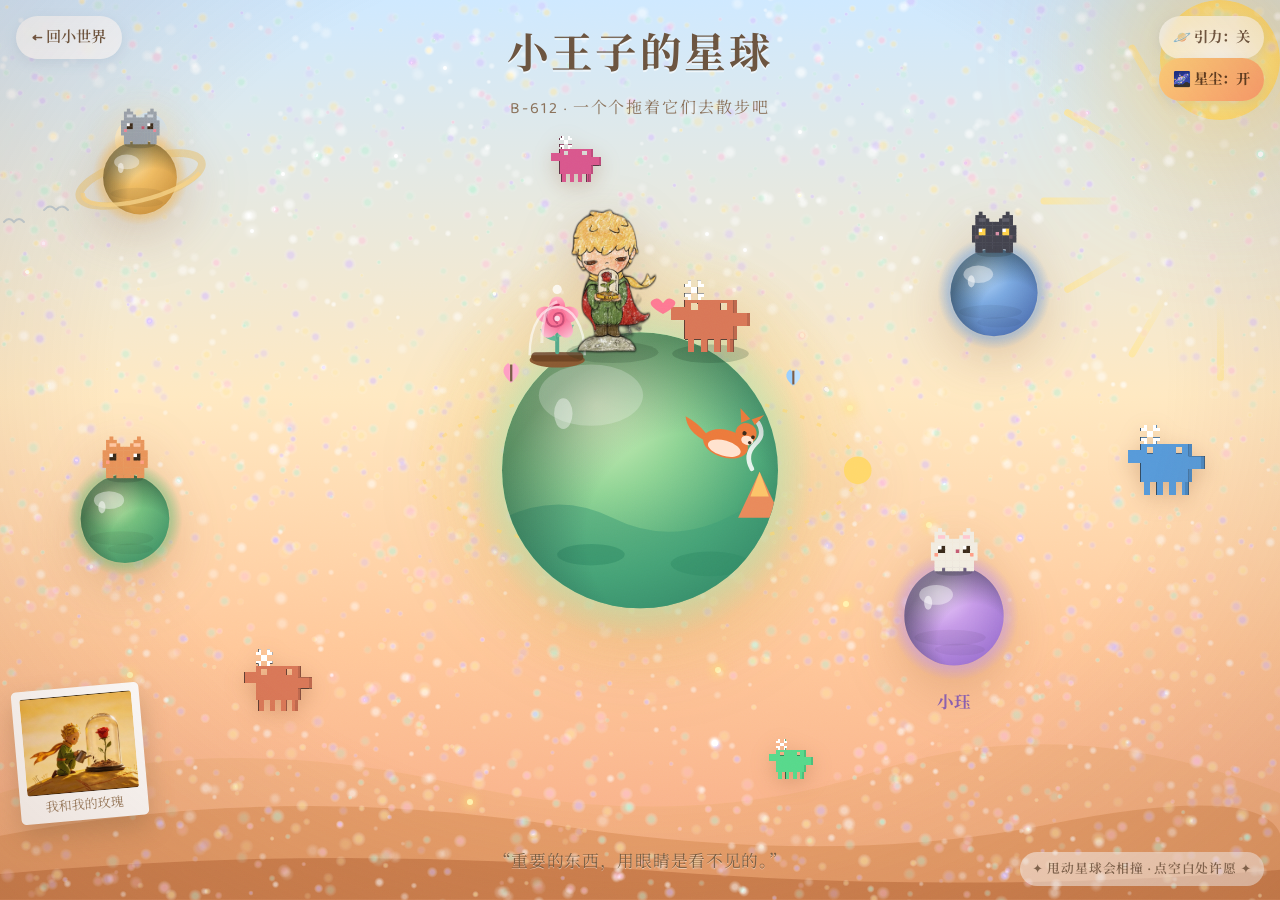
==== commit 0b7c6b3c: "feat: 四只不同颜色的小克 + 星尘星云引擎(上千粒子被星球引力牵引/追手指,可开关) Co-Authored-By: Claude Opus 4.8 <noreply@anthropic.com" ====
--- a/planet/index.html
+++ b/planet/index.html
@@ -72,6 +72,8 @@
     color:#6b5440;padding:9px 14px;border-radius:999px;font-family:var(--font);font-weight:700;font-size:.9rem;
     box-shadow:0 4px 12px rgba(150,170,200,.25);backdrop-filter:blur(4px)}
   .ctrl.on{background:linear-gradient(135deg,#ffd27a,#ff9e6d);color:#5a3a1f}
+  .ctrl2{top:58px}
+  #dustcv{position:fixed;inset:0;z-index:3;pointer-events:none}
   .claudemoon .cmoon{width:100%;display:block;image-rendering:pixelated;transform-box:fill-box;transform-origin:bottom center;
     filter:drop-shadow(0 6px 10px rgba(150,90,50,.3));animation:hop 1.6s ease-in-out infinite}
 
@@ -138,6 +140,7 @@
 
   <a class="back" href="../">← 回小世界</a>
   <button id="grav" class="ctrl">🪐 引力：关</button>
+  <button id="dust" class="ctrl ctrl2 on">🌌 星尘：开</button>
   <div class="title"><h1>小王子的星球</h1><p>B-612 · 一个个拖着它们去散步吧</p></div>
 
   <!-- ===== 主星球 ===== -->
@@ -300,13 +303,18 @@
     document.body.appendChild(d);
   });
 
-  // 多几个小克（像素 Claude 小怪，可拖、可被引力牵引）
-  const CLAUDES=[{key:"k1",left:"20%",top:"72%"},{key:"k2",left:"42%",top:"16%"},{key:"k3",left:"88%",top:"48%"}];
+  // 多几只不同颜色/大小的小克（像素 Claude 小怪，可拖、可被引力牵引）
+  const CLAUDES=[
+    {key:"k1",left:"19%",top:"72%",src:"claude.png",size:70},
+    {key:"k2",left:"43%",top:"15%",src:"claude_pink.png",size:52},
+    {key:"k3",left:"88%",top:"47%",src:"claude_blue.png",size:80},
+    {key:"k4",left:"60%",top:"82%",src:"claude_mint.png",size:46}
+  ];
   CLAUDES.forEach(c=>{
     const d=document.createElement("div");d.className="planet mini claudemoon";d.dataset.key=c.key;
     d.setAttribute("role","button");d.tabIndex=0;d.setAttribute("aria-label","小克");
-    d.style.left=c.left;d.style.top=c.top;d.style.width="62px";
-    d.innerHTML='<div class="planet__float"><img class="cmoon" src="claude.png" alt="小克"></div>';
+    d.style.left=c.left;d.style.top=c.top;d.style.width=c.size+"px";
+    d.innerHTML='<div class="planet__float"><img class="cmoon" src="'+c.src+'" alt="小克" style="animation-duration:'+(1.3+Math.random()*0.8).toFixed(2)+'s"></div>';
     document.body.appendChild(d);
   });
 
@@ -431,6 +439,53 @@
       s.textContent=icons[Math.floor(Math.random()*icons.length)];s.style.left=cx+"px";s.style.top=cy+"px";
       s.style.setProperty("--dx",(Math.random()*120-60)+"px");s.style.setProperty("--rot",(Math.random()*180-90)+"deg");
       document.body.appendChild(s);setTimeout(()=>s.remove(),1200);}}
+
+  /* ====== 超费算力：星尘星云（上千粒子，被星球引力牵引绕行 + 追手指） ====== */
+  const cv=document.createElement("canvas");cv.id="dustcv";document.body.appendChild(cv);
+  const ctx=cv.getContext("2d");
+  const DPR=Math.min(1.5,window.devicePixelRatio||1);let CW=0,CH=0;
+  function sizeCv(){CW=innerWidth;CH=innerHeight;cv.width=CW*DPR;cv.height=CH*DPR;cv.style.width=CW+"px";cv.style.height=CH+"px";ctx.setTransform(DPR,0,0,DPR,0,0);}
+  sizeCv();addEventListener("resize",sizeCv);
+  function sprite(color){const c=document.createElement("canvas");c.width=c.height=24;const g=c.getContext("2d");
+    const rg=g.createRadialGradient(12,12,0,12,12,12);rg.addColorStop(0,color);rg.addColorStop(.35,color);rg.addColorStop(1,"rgba(255,255,255,0)");
+    g.fillStyle=rg;g.beginPath();g.arc(12,12,12,0,7);g.fill();return c;}
+  const SPR=["rgba(255,233,168,1)","rgba(255,255,255,1)","rgba(255,200,222,1)","rgba(217,194,255,1)","rgba(194,240,216,1)"].map(sprite);
+  const N=Math.min(3000,Math.round(innerWidth*innerHeight/240));
+  const dust=[];
+  function spawn(p){p.x=Math.random()*CW;p.y=Math.random()*CH;const a=Math.random()*6.283,sp=Math.random()*0.6;
+    p.vx=Math.cos(a)*sp;p.vy=Math.sin(a)*sp;p.s=0.4+Math.random()*0.9;p.c=SPR[(Math.random()*SPR.length)|0];p.al=0.22+Math.random()*0.4;return p;}
+  for(let i=0;i<N;i++)dust.push(spawn({}));
+  let dustOn=true;
+  const ptr={x:0,y:0,t:-9999};
+  addEventListener("pointermove",e=>{ptr.x=e.clientX;ptr.y=e.clientY;ptr.t=performance.now();},{passive:true});
+  const dbtn=document.getElementById("dust");
+  dbtn.addEventListener("click",()=>{dustOn=!dustOn;dbtn.textContent=dustOn?"🌌 星尘：开":"🌌 星尘：关";dbtn.classList.toggle("on",dustOn);if(!dustOn)ctx.clearRect(0,0,CW,CH);});
+  const GD=26;
+  function dustStep(){
+    if(dustOn){
+      ctx.clearRect(0,0,CW,CH);ctx.globalCompositeOperation="lighter";
+      const follow=performance.now()-ptr.t<2500;
+      for(let i=0;i<dust.length;i++){
+        const p=dust[i];let ax=0,ay=0;
+        for(let j=0;j<planets.length;j++){const pl=planets[j];
+          const cx=pl.x+pl.w/2,cy=pl.y+pl.h/2,dx=cx-p.x,dy=cy-p.y,r2=dx*dx+dy*dy+260,r=Math.sqrt(r2);
+          const m=(pl.w*pl.h)/9000,a=GD*m/r2;
+          ax+=a*dx/r-a*dy/r*0.9; ay+=a*dy/r+a*dx/r*0.9;
+          if(r2<2600){spawn(p);ax=ay=0;break;}
+        }
+        if(follow){const dx=ptr.x-p.x,dy=ptr.y-p.y,r2=dx*dx+dy*dy+400,r=Math.sqrt(r2),a=130/r2;ax+=a*dx/r;ay+=a*dy/r;}
+        p.vx=(p.vx+ax)*0.985;p.vy=(p.vy+ay)*0.985;
+        const sp=Math.hypot(p.vx,p.vy);if(sp>6){p.vx=p.vx/sp*6;p.vy=p.vy/sp*6;}
+        p.x+=p.vx;p.y+=p.vy;
+        if(p.x<-10)p.x=CW+10;else if(p.x>CW+10)p.x=-10;
+        if(p.y<-10)p.y=CH+10;else if(p.y>CH+10)p.y=-10;
+        const sz=6*p.s;ctx.globalAlpha=p.al;ctx.drawImage(p.c,p.x-sz,p.y-sz,sz*2,sz*2);
+      }
+      ctx.globalAlpha=1;ctx.globalCompositeOperation="source-over";
+    }
+    requestAnimationFrame(dustStep);
+  }
+  requestAnimationFrame(dustStep);
 })();
 </script>
 </body>
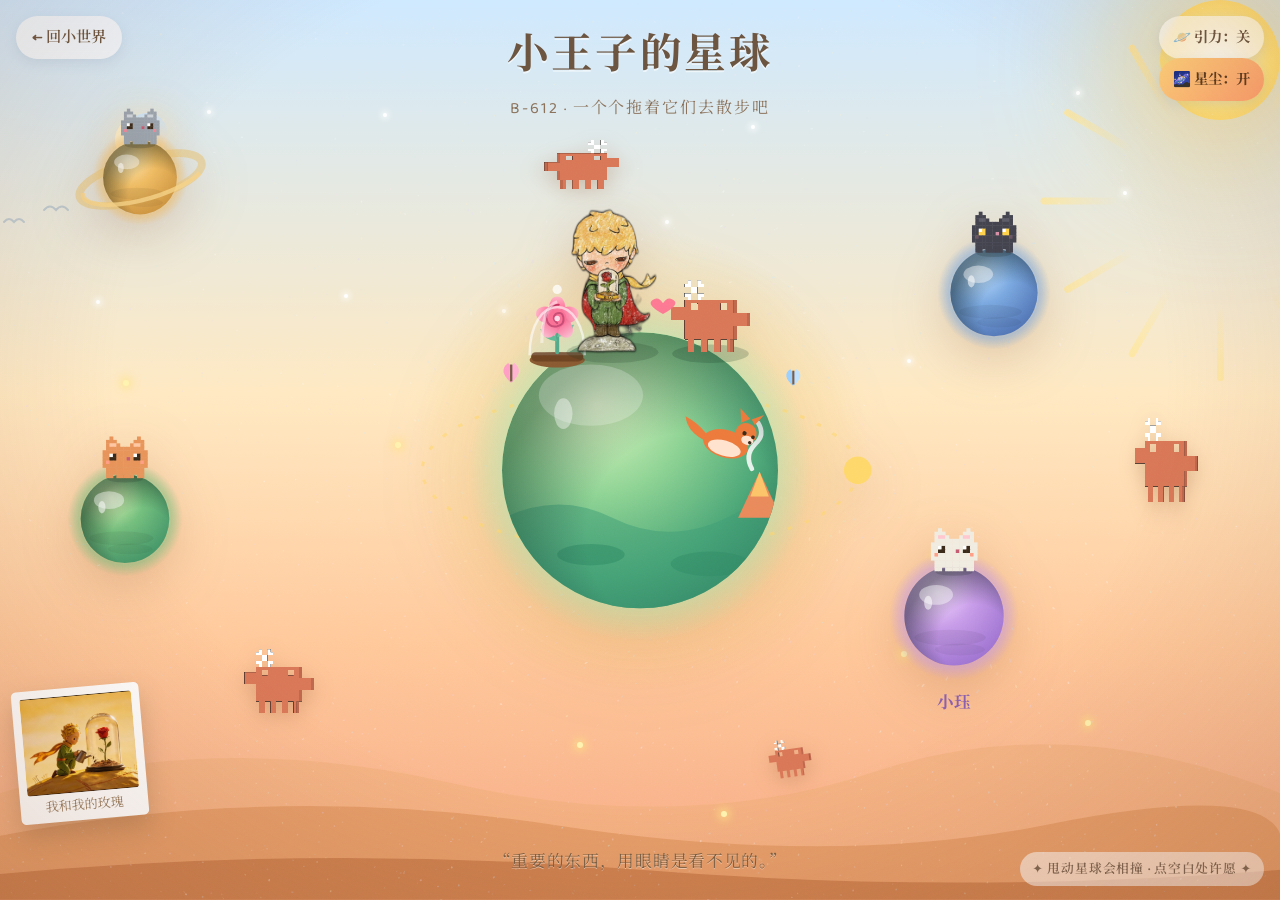
==== commit 6d5e7a4c: "feat: 小克改为同色不同形态(胖/瘦高/迷你翻滚/蹦) + 星尘改为丝滑流光线条(更精致) Co-Authored-By: Claude Opus 4.8 <noreply@anthropic.c" ====
--- a/planet/index.html
+++ b/planet/index.html
@@ -74,8 +74,16 @@
   .ctrl.on{background:linear-gradient(135deg,#ffd27a,#ff9e6d);color:#5a3a1f}
   .ctrl2{top:58px}
   #dustcv{position:fixed;inset:0;z-index:3;pointer-events:none}
-  .claudemoon .cmoon{width:100%;display:block;image-rendering:pixelated;transform-box:fill-box;transform-origin:bottom center;
-    filter:drop-shadow(0 6px 10px rgba(150,90,50,.3));animation:hop 1.6s ease-in-out infinite}
+  .claudemoon .cpose{width:100%}
+  .claudemoon .cmoon{width:100%;display:block;image-rendering:pixelated;filter:drop-shadow(0 6px 10px rgba(150,90,50,.3))}
+  .cm-hop{transform-box:fill-box;transform-origin:bottom center;animation:cmhop 1.6s ease-in-out infinite}
+  @keyframes cmhop{0%,100%{transform:translateY(0)}30%{transform:translateY(-22%)}60%{transform:translateY(0)}}
+  .cm-sway{transform-box:fill-box;transform-origin:bottom center;animation:cmsway 2.3s ease-in-out infinite}
+  @keyframes cmsway{0%,100%{transform:rotate(-8deg)}50%{transform:rotate(8deg)}}
+  .cm-squish{transform-box:fill-box;transform-origin:bottom center;animation:cmsquish 1.4s ease-in-out infinite}
+  @keyframes cmsquish{0%,100%{transform:scaleY(1) scaleX(1)}50%{transform:scaleY(.84) scaleX(1.12)}}
+  .cm-spin{transform-box:fill-box;transform-origin:center;animation:cmspin 4s linear infinite}
+  @keyframes cmspin{to{transform:rotate(360deg)}}
 
   .keepsake{position:absolute;left:16px;bottom:80px;width:128px;z-index:5;background:#fff;
     padding:8px 8px 28px;border-radius:5px;transform:rotate(-5deg);box-shadow:0 12px 26px rgba(120,90,60,.32)}
@@ -303,18 +311,18 @@
     document.body.appendChild(d);
   });
 
-  // 多几只不同颜色/大小的小克（像素 Claude 小怪，可拖、可被引力牵引）
+  // 多几只「形态」不同的小克（同色，不同体型/姿态/动作）
   const CLAUDES=[
-    {key:"k1",left:"19%",top:"72%",src:"claude.png",size:70},
-    {key:"k2",left:"43%",top:"15%",src:"claude_pink.png",size:52},
-    {key:"k3",left:"88%",top:"47%",src:"claude_blue.png",size:80},
-    {key:"k4",left:"60%",top:"82%",src:"claude_mint.png",size:46}
+    {key:"k1",left:"19%",top:"72%",size:72,pose:"scaleX(1)",anim:"cm-hop"},                 // 正常·蹦跶
+    {key:"k2",left:"43%",top:"15%",size:64,pose:"scaleX(-1.22) scaleY(.86)",anim:"cm-squish"}, // 胖胖·朝左
+    {key:"k3",left:"88%",top:"47%",size:80,pose:"scaleX(.82) scaleY(1.2)",anim:"cm-sway"},     // 瘦高·摇摆
+    {key:"k4",left:"60%",top:"82%",size:44,pose:"rotate(-8deg)",anim:"cm-spin"}               // 迷你·翻滚
   ];
   CLAUDES.forEach(c=>{
     const d=document.createElement("div");d.className="planet mini claudemoon";d.dataset.key=c.key;
     d.setAttribute("role","button");d.tabIndex=0;d.setAttribute("aria-label","小克");
     d.style.left=c.left;d.style.top=c.top;d.style.width=c.size+"px";
-    d.innerHTML='<div class="planet__float"><img class="cmoon" src="'+c.src+'" alt="小克" style="animation-duration:'+(1.3+Math.random()*0.8).toFixed(2)+'s"></div>';
+    d.innerHTML='<div class="planet__float"><div class="cpose" style="transform:'+c.pose+'"><img class="cmoon '+c.anim+'" src="claude.png" alt="小克"></div></div>';
     document.body.appendChild(d);
   });
 
@@ -446,14 +454,11 @@
   const DPR=Math.min(1.5,window.devicePixelRatio||1);let CW=0,CH=0;
   function sizeCv(){CW=innerWidth;CH=innerHeight;cv.width=CW*DPR;cv.height=CH*DPR;cv.style.width=CW+"px";cv.style.height=CH+"px";ctx.setTransform(DPR,0,0,DPR,0,0);}
   sizeCv();addEventListener("resize",sizeCv);
-  function sprite(color){const c=document.createElement("canvas");c.width=c.height=24;const g=c.getContext("2d");
-    const rg=g.createRadialGradient(12,12,0,12,12,12);rg.addColorStop(0,color);rg.addColorStop(.35,color);rg.addColorStop(1,"rgba(255,255,255,0)");
-    g.fillStyle=rg;g.beginPath();g.arc(12,12,12,0,7);g.fill();return c;}
-  const SPR=["rgba(255,233,168,1)","rgba(255,255,255,1)","rgba(255,200,222,1)","rgba(217,194,255,1)","rgba(194,240,216,1)"].map(sprite);
-  const N=Math.min(3000,Math.round(innerWidth*innerHeight/240));
+  const COLS=["#fff3c8","#ffffff","#ffe0ee","#e6d8ff","#cdebff","#d8f5e2"];
+  const N=Math.min(2600,Math.round(innerWidth*innerHeight/300));
   const dust=[];
-  function spawn(p){p.x=Math.random()*CW;p.y=Math.random()*CH;const a=Math.random()*6.283,sp=Math.random()*0.6;
-    p.vx=Math.cos(a)*sp;p.vy=Math.sin(a)*sp;p.s=0.4+Math.random()*0.9;p.c=SPR[(Math.random()*SPR.length)|0];p.al=0.22+Math.random()*0.4;return p;}
+  function spawn(p){p.x=Math.random()*CW;p.y=Math.random()*CH;const a=Math.random()*6.283,sp=Math.random()*0.5;
+    p.vx=Math.cos(a)*sp;p.vy=Math.sin(a)*sp;p.s=0.5+Math.random()*1.2;p.col=COLS[(Math.random()*COLS.length)|0];p.al=0.28+Math.random()*0.4;return p;}
   for(let i=0;i<N;i++)dust.push(spawn({}));
   let dustOn=true;
   const ptr={x:0,y:0,t:-9999};
@@ -463,23 +468,26 @@
   const GD=26;
   function dustStep(){
     if(dustOn){
-      ctx.clearRect(0,0,CW,CH);ctx.globalCompositeOperation="lighter";
+      ctx.clearRect(0,0,CW,CH);ctx.globalCompositeOperation="lighter";ctx.lineCap="round";
       const follow=performance.now()-ptr.t<2500;
       for(let i=0;i<dust.length;i++){
         const p=dust[i];let ax=0,ay=0;
         for(let j=0;j<planets.length;j++){const pl=planets[j];
-          const cx=pl.x+pl.w/2,cy=pl.y+pl.h/2,dx=cx-p.x,dy=cy-p.y,r2=dx*dx+dy*dy+260,r=Math.sqrt(r2);
+          const cx=pl.x+pl.w/2,cy=pl.y+pl.h/2,dx=cx-p.x,dy=cy-p.y,r2=dx*dx+dy*dy+300,r=Math.sqrt(r2);
           const m=(pl.w*pl.h)/9000,a=GD*m/r2;
-          ax+=a*dx/r-a*dy/r*0.9; ay+=a*dy/r+a*dx/r*0.9;
+          ax+=a*dx/r-a*dy/r*0.8; ay+=a*dy/r+a*dx/r*0.8;
           if(r2<2600){spawn(p);ax=ay=0;break;}
         }
         if(follow){const dx=ptr.x-p.x,dy=ptr.y-p.y,r2=dx*dx+dy*dy+400,r=Math.sqrt(r2),a=130/r2;ax+=a*dx/r;ay+=a*dy/r;}
         p.vx=(p.vx+ax)*0.985;p.vy=(p.vy+ay)*0.985;
-        const sp=Math.hypot(p.vx,p.vy);if(sp>6){p.vx=p.vx/sp*6;p.vy=p.vy/sp*6;}
+        const sp=Math.hypot(p.vx,p.vy);if(sp>6.5){p.vx=p.vx/sp*6.5;p.vy=p.vy/sp*6.5;}
         p.x+=p.vx;p.y+=p.vy;
         if(p.x<-10)p.x=CW+10;else if(p.x>CW+10)p.x=-10;
         if(p.y<-10)p.y=CH+10;else if(p.y>CH+10)p.y=-10;
-        const sz=6*p.s;ctx.globalAlpha=p.al;ctx.drawImage(p.c,p.x-sz,p.y-sz,sz*2,sz*2);
+        // 丝滑流光：按速度拖出柔软光丝
+        const tail=2.6+sp*0.9;
+        ctx.strokeStyle=p.col;ctx.globalAlpha=Math.min(.85,p.al*(.45+sp*0.16));ctx.lineWidth=p.s;
+        ctx.beginPath();ctx.moveTo(p.x-p.vx*tail,p.y-p.vy*tail);ctx.lineTo(p.x,p.y);ctx.stroke();
       }
       ctx.globalAlpha=1;ctx.globalCompositeOperation="source-over";
     }
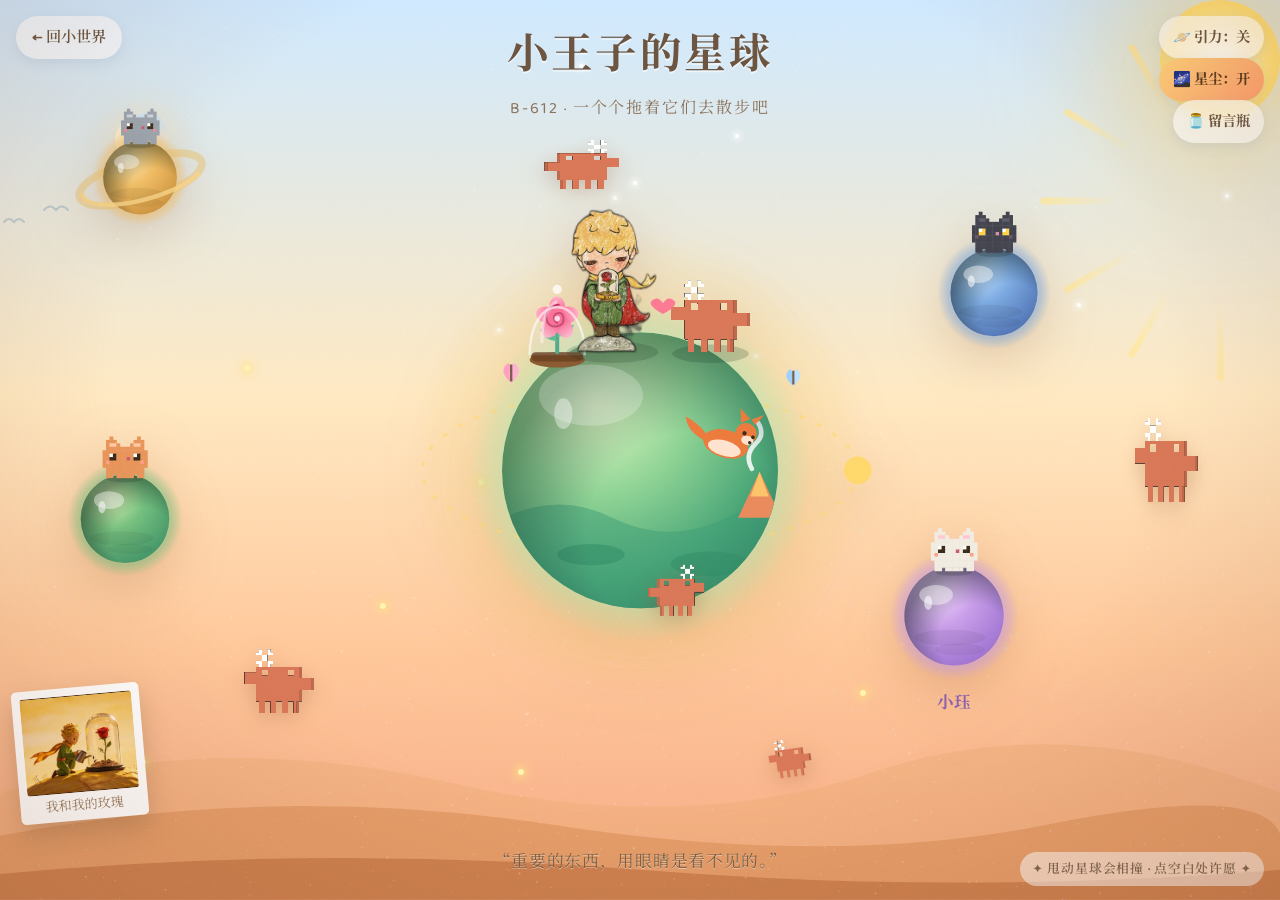
==== commit 476acf75: "feat: 跟随手指的小克(转向行为/发呆冒爱心) + 星空留言瓶(写愿望化作星星永久保存) Co-Authored-By: Claude Opus 4.8 <noreply@anthropic.co" ====
--- a/planet/index.html
+++ b/planet/index.html
@@ -73,7 +73,36 @@
     box-shadow:0 4px 12px rgba(150,170,200,.25);backdrop-filter:blur(4px)}
   .ctrl.on{background:linear-gradient(135deg,#ffd27a,#ff9e6d);color:#5a3a1f}
   .ctrl2{top:58px}
+  .ctrl3{top:100px}
   #dustcv{position:fixed;inset:0;z-index:3;pointer-events:none}
+
+  /* 跟随小克 */
+  .pet{position:fixed;width:58px;z-index:6;pointer-events:none;transform:translate(-50%,-100%);will-change:left,top}
+  .pet__b{width:100%}
+  .pet img{width:100%;display:block;image-rendering:pixelated;filter:drop-shadow(0 6px 10px rgba(150,90,50,.35))}
+
+  /* 愿望星 + 气泡 + 写愿望面板 */
+  .wstar{position:fixed;z-index:5;cursor:pointer;color:#fff;font-size:18px;line-height:1;transform:translate(-50%,-50%);
+    text-shadow:0 0 8px rgba(255,240,180,.95),0 0 18px rgba(255,210,110,.7);animation:tw 2.8s ease-in-out infinite}
+  .wstar.born{animation:starborn .8s ease-out,tw 2.8s ease-in-out .8s infinite}
+  @keyframes starborn{0%{transform:translate(-50%,-50%) scale(0) rotate(-90deg);opacity:0}
+    60%{transform:translate(-50%,-50%) scale(1.6) rotate(12deg);opacity:1}100%{transform:translate(-50%,-50%) scale(1)}}
+  .wbubble{position:fixed;z-index:21;transform:translate(-50%,-100%) scale(.9);opacity:0;transition:.3s;pointer-events:none;
+    max-width:240px;background:rgba(44,32,52,.88);color:#fff6e8;padding:8px 12px;border-radius:12px;font-size:.85rem;
+    box-shadow:0 8px 22px rgba(0,0,0,.3);font-family:var(--serif);white-space:pre-wrap;text-align:center}
+  .wbubble.show{opacity:1;transform:translate(-50%,-112%) scale(1)}
+  .wishbox{position:fixed;inset:0;z-index:20;display:none;align-items:center;justify-content:center;
+    background:rgba(40,28,20,.4);backdrop-filter:blur(3px);padding:20px}
+  .wishbox.show{display:flex}
+  .wishbox__in{background:#fff8ee;border-radius:18px;padding:20px;width:min(92vw,360px);box-shadow:0 20px 50px rgba(120,80,40,.4)}
+  .wishbox__in h3{font-family:var(--serif);color:#7a5f44;font-size:1.05rem;margin-bottom:12px;text-align:center}
+  .wishbox textarea{width:100%;height:96px;border:1.5px solid #ecd9bf;border-radius:12px;padding:10px 12px;
+    font-family:var(--font);font-size:1rem;color:#5b4636;resize:none;outline:none;background:#fffdf8}
+  .wishbox textarea:focus{border-color:#ffbf7a}
+  .wishbox__btns{display:flex;gap:10px;justify-content:flex-end;margin-top:14px}
+  .wishbox__btns button{border:none;cursor:pointer;font-family:var(--font);font-weight:700;padding:9px 16px;border-radius:999px;font-size:.92rem}
+  #wishcancel{background:#efe3d2;color:#8a715a}
+  #wishok{background:linear-gradient(135deg,#ffd27a,#ff9e6d);color:#5a3a1f}
   .claudemoon .cpose{width:100%}
   .claudemoon .cmoon{width:100%;display:block;image-rendering:pixelated;filter:drop-shadow(0 6px 10px rgba(150,90,50,.3))}
   .cm-hop{transform-box:fill-box;transform-origin:bottom center;animation:cmhop 1.6s ease-in-out infinite}
@@ -149,6 +178,7 @@
   <a class="back" href="../">← 回小世界</a>
   <button id="grav" class="ctrl">🪐 引力：关</button>
   <button id="dust" class="ctrl ctrl2 on">🌌 星尘：开</button>
+  <button id="wishbtn" class="ctrl ctrl3">🫙 留言瓶</button>
   <div class="title"><h1>小王子的星球</h1><p>B-612 · 一个个拖着它们去散步吧</p></div>
 
   <!-- ===== 主星球 ===== -->
@@ -428,7 +458,7 @@
   /* ---------- 点空白：流星许愿 ---------- */
   const WISHES=["叮——愿望收到啦 ✨","今天也要开心鸭 🌷","会有好事发生的 🍀","星星记住你了 ⭐","小小的愿望，慢慢实现 🌙","抱抱你 🧡"];
   addEventListener("pointerdown",e=>{
-    if(e.target.closest(".planet,a,.keepsake,.ctrl"))return;
+    if(e.target.closest(".planet,a,.keepsake,.ctrl,.wishbox,.wstar"))return;
     const x=e.clientX,y=e.clientY;
     const st=document.createElement("div");st.className="wishstar";st.style.left=x+"px";st.style.top=y+"px";
     document.body.appendChild(st);setTimeout(()=>st.remove(),900);
@@ -494,6 +524,67 @@
     requestAnimationFrame(dustStep);
   }
   requestAnimationFrame(dustStep);
+
+  /* ====== 跟着手指走的小克（转向行为 + 发呆冒爱心） ====== */
+  const pet=document.createElement("div");pet.className="pet";
+  pet.innerHTML='<div class="pet__b"><img src="claude.png" alt="小克"></div>';
+  document.body.appendChild(pet);
+  const pb=pet.querySelector(".pet__b");
+  let px=innerWidth*0.5,py=innerHeight*0.72,pvx=0,pvy=0,face=1,tgx=px,tgy=py,lastM=-9999,wanderT=0;
+  addEventListener("pointermove",e=>{tgx=e.clientX;tgy=e.clientY;lastM=performance.now();},{passive:true});
+  function petStep(){
+    const now=performance.now(), idle=(now-lastM)>2500;
+    if(idle&&now>wanderT){wanderT=now+1500+Math.random()*2200;tgx=innerWidth*(0.14+Math.random()*0.72);tgy=innerHeight*(0.34+Math.random()*0.5);}
+    const ox=tgx, oy=tgy+(idle?0:34);
+    const dx=ox-px,dy=oy-py,d=Math.hypot(dx,dy),maxsp=idle?1.7:5.2,arrive=80;
+    if(d>2){const ux=dx/d,uy=dy/d,want=Math.min(maxsp,d/(arrive/maxsp));pvx+=(ux*want-pvx)*0.12;pvy+=(uy*want-pvy)*0.12;}
+    else{pvx*=0.8;pvy*=0.8;}
+    px+=pvx;py+=pvy;
+    const sp=Math.hypot(pvx,pvy);
+    if(Math.abs(pvx)>0.3)face=pvx<0?-1:1;
+    const hop=sp>0.6?Math.abs(Math.sin(now/90))*-7*Math.min(1,sp/3):0;
+    const br=sp<=0.6?(1+Math.sin(now/600)*0.05):1;
+    pet.style.left=px+"px";pet.style.top=py+"px";
+    pb.style.transform="translateY("+hop.toFixed(1)+"px) scaleX("+face+") scaleY("+br.toFixed(3)+")";
+    if(idle&&Math.random()<0.006){const e=document.createElement("span");e.className="petal";
+      e.textContent=["♪","❤","✨","· ᴗ ·"][Math.floor(Math.random()*4)];e.style.left=px+"px";e.style.top=(py-52)+"px";
+      e.style.setProperty("--dx",(Math.random()*30-15)+"px");e.style.setProperty("--rot","0deg");
+      document.body.appendChild(e);setTimeout(()=>e.remove(),1200);}
+    requestAnimationFrame(petStep);
+  }
+  requestAnimationFrame(petStep);
+
+  /* ====== 星空留言瓶 ====== */
+  const WK="planet_wishes";
+  function loadW(){try{return JSON.parse(localStorage.getItem(WK))||[];}catch(e){return[];}}
+  function saveW(a){try{localStorage.setItem(WK,JSON.stringify(a));}catch(e){}}
+  const box=document.createElement("div");box.className="wishbox";
+  box.innerHTML='<div class="wishbox__in"><h3>写一颗愿望，放上夜空 🫙</h3><textarea id="wishta" maxlength="120" placeholder="悄悄许个愿……"></textarea><div class="wishbox__btns"><button id="wishcancel">关掉</button><button id="wishok">放上夜空 ✦</button></div></div>';
+  document.body.appendChild(box);
+  const wbtn=document.getElementById("wishbtn");
+  function openBox(){box.classList.add("show");setTimeout(()=>{const t=document.getElementById("wishta");if(t)t.focus();},60);}
+  function closeBox(){box.classList.remove("show");}
+  wbtn.addEventListener("click",openBox);
+  box.addEventListener("pointerdown",e=>{if(e.target===box)closeBox();});
+  document.getElementById("wishcancel").addEventListener("click",closeBox);
+  document.getElementById("wishok").addEventListener("click",()=>{
+    const ta=document.getElementById("wishta"),txt=ta.value.trim();if(!txt){closeBox();return;}
+    const w={id:Date.now(),text:txt,x:8+Math.random()*84,y:9+Math.random()*44,t:new Date().toLocaleDateString()};
+    const arr=loadW();arr.push(w);saveW(arr);ta.value="";closeBox();addStar(w,true);
+  });
+  function showBubble(w,s){const b=document.createElement("div");b.className="wbubble";b.textContent=w.text+"  · "+w.t;
+    const r=s.getBoundingClientRect();b.style.left=(r.left+r.width/2)+"px";b.style.top=(r.top-6)+"px";
+    document.body.appendChild(b);requestAnimationFrame(()=>b.classList.add("show"));
+    setTimeout(()=>{b.classList.remove("show");setTimeout(()=>b.remove(),320);},3400);}
+  function addStar(w,fresh){const s=document.createElement("div");s.className="wstar"+(fresh?" born":"");
+    s.style.left=w.x+"vw";s.style.top=w.y+"vh";s.textContent="✦";
+    s.addEventListener("pointerdown",e=>{e.stopPropagation();showBubble(w,s);});
+    document.body.appendChild(s);
+    if(fresh){const x=innerWidth*w.x/100,y=innerHeight*w.y/100;
+      for(let i=0;i<8;i++){const sp=document.createElement("span");sp.className="petal";sp.textContent="✨";
+        sp.style.left=x+"px";sp.style.top=y+"px";sp.style.setProperty("--dx",(Math.random()*100-50)+"px");
+        sp.style.setProperty("--rot",(Math.random()*180-90)+"deg");document.body.appendChild(sp);setTimeout(()=>sp.remove(),1200);}}}
+  loadW().forEach(w=>addStar(w,false));
 })();
 </script>
 </body>
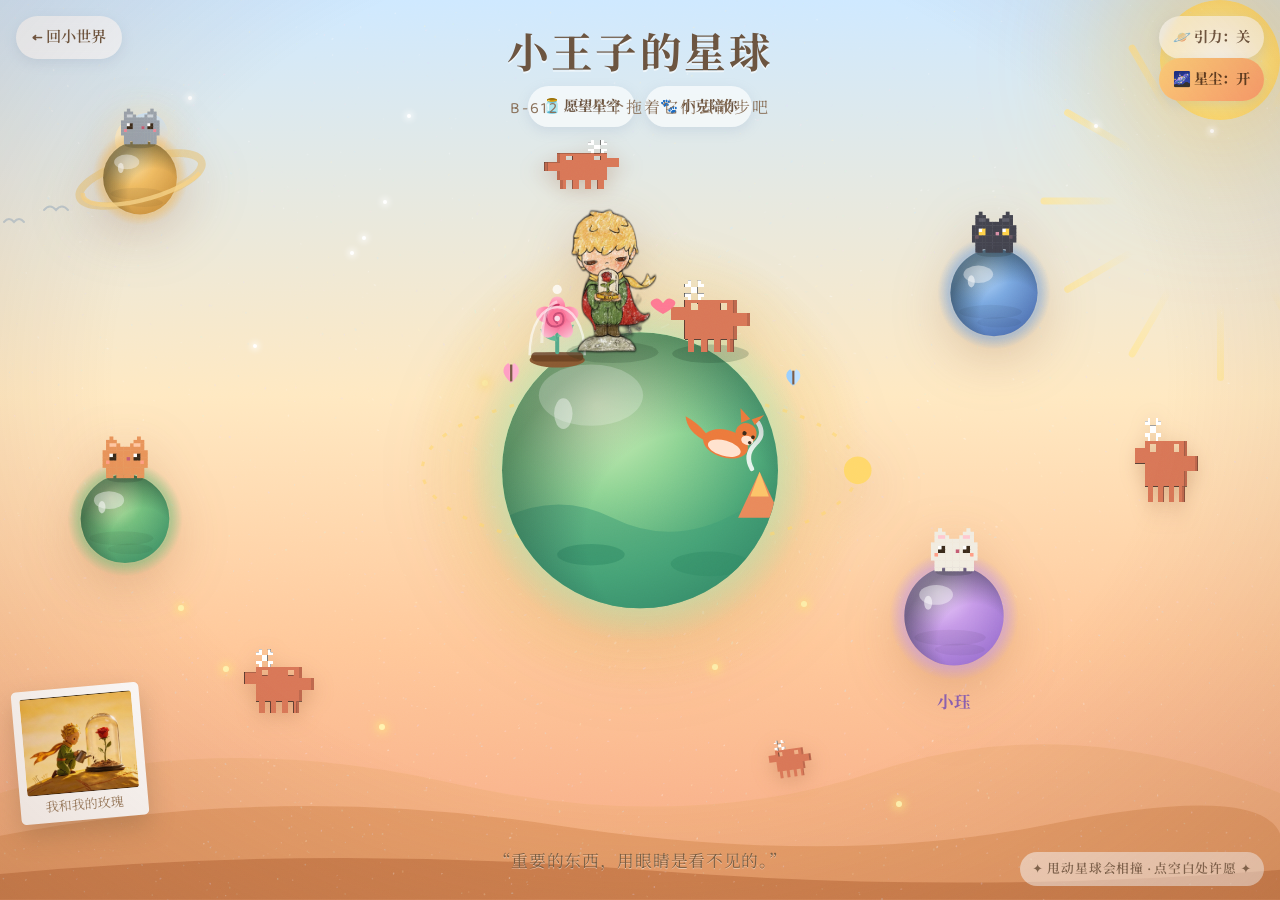
==== commit cc92c1c0: "refactor: 主星球页移除跟随小克+留言瓶,加入两个子页入口；新增 /planet/wish/(愿望星空) 与 /planet/pet/(小克陪你,点击投喂) Co-Authored-By: C" ====
--- a/planet/index.html
+++ b/planet/index.html
@@ -73,7 +73,10 @@
     box-shadow:0 4px 12px rgba(150,170,200,.25);backdrop-filter:blur(4px)}
   .ctrl.on{background:linear-gradient(135deg,#ffd27a,#ff9e6d);color:#5a3a1f}
   .ctrl2{top:58px}
-  .ctrl3{top:100px}
+  .subnav{position:absolute;top:86px;left:0;right:0;z-index:6;display:flex;gap:10px;justify-content:center;flex-wrap:wrap}
+  .subnav a{text-decoration:none;background:rgba(255,255,255,.62);color:#6b5440;padding:8px 15px;border-radius:999px;
+    font-family:var(--font);font-weight:700;font-size:.9rem;box-shadow:0 4px 12px rgba(150,170,200,.25);backdrop-filter:blur(4px)}
+  .subnav a:active{transform:scale(.96)}
   #dustcv{position:fixed;inset:0;z-index:3;pointer-events:none}
 
   /* 跟随小克 */
@@ -178,7 +181,10 @@
   <a class="back" href="../">← 回小世界</a>
   <button id="grav" class="ctrl">🪐 引力：关</button>
   <button id="dust" class="ctrl ctrl2 on">🌌 星尘：开</button>
-  <button id="wishbtn" class="ctrl ctrl3">🫙 留言瓶</button>
+  <div class="subnav">
+    <a href="wish/">🫙 愿望星空</a>
+    <a href="pet/">🐾 小克陪你</a>
+  </div>
   <div class="title"><h1>小王子的星球</h1><p>B-612 · 一个个拖着它们去散步吧</p></div>
 
   <!-- ===== 主星球 ===== -->
@@ -524,67 +530,6 @@
     requestAnimationFrame(dustStep);
   }
   requestAnimationFrame(dustStep);
-
-  /* ====== 跟着手指走的小克（转向行为 + 发呆冒爱心） ====== */
-  const pet=document.createElement("div");pet.className="pet";
-  pet.innerHTML='<div class="pet__b"><img src="claude.png" alt="小克"></div>';
-  document.body.appendChild(pet);
-  const pb=pet.querySelector(".pet__b");
-  let px=innerWidth*0.5,py=innerHeight*0.72,pvx=0,pvy=0,face=1,tgx=px,tgy=py,lastM=-9999,wanderT=0;
-  addEventListener("pointermove",e=>{tgx=e.clientX;tgy=e.clientY;lastM=performance.now();},{passive:true});
-  function petStep(){
-    const now=performance.now(), idle=(now-lastM)>2500;
-    if(idle&&now>wanderT){wanderT=now+1500+Math.random()*2200;tgx=innerWidth*(0.14+Math.random()*0.72);tgy=innerHeight*(0.34+Math.random()*0.5);}
-    const ox=tgx, oy=tgy+(idle?0:34);
-    const dx=ox-px,dy=oy-py,d=Math.hypot(dx,dy),maxsp=idle?1.7:5.2,arrive=80;
-    if(d>2){const ux=dx/d,uy=dy/d,want=Math.min(maxsp,d/(arrive/maxsp));pvx+=(ux*want-pvx)*0.12;pvy+=(uy*want-pvy)*0.12;}
-    else{pvx*=0.8;pvy*=0.8;}
-    px+=pvx;py+=pvy;
-    const sp=Math.hypot(pvx,pvy);
-    if(Math.abs(pvx)>0.3)face=pvx<0?-1:1;
-    const hop=sp>0.6?Math.abs(Math.sin(now/90))*-7*Math.min(1,sp/3):0;
-    const br=sp<=0.6?(1+Math.sin(now/600)*0.05):1;
-    pet.style.left=px+"px";pet.style.top=py+"px";
-    pb.style.transform="translateY("+hop.toFixed(1)+"px) scaleX("+face+") scaleY("+br.toFixed(3)+")";
-    if(idle&&Math.random()<0.006){const e=document.createElement("span");e.className="petal";
-      e.textContent=["♪","❤","✨","· ᴗ ·"][Math.floor(Math.random()*4)];e.style.left=px+"px";e.style.top=(py-52)+"px";
-      e.style.setProperty("--dx",(Math.random()*30-15)+"px");e.style.setProperty("--rot","0deg");
-      document.body.appendChild(e);setTimeout(()=>e.remove(),1200);}
-    requestAnimationFrame(petStep);
-  }
-  requestAnimationFrame(petStep);
-
-  /* ====== 星空留言瓶 ====== */
-  const WK="planet_wishes";
-  function loadW(){try{return JSON.parse(localStorage.getItem(WK))||[];}catch(e){return[];}}
-  function saveW(a){try{localStorage.setItem(WK,JSON.stringify(a));}catch(e){}}
-  const box=document.createElement("div");box.className="wishbox";
-  box.innerHTML='<div class="wishbox__in"><h3>写一颗愿望，放上夜空 🫙</h3><textarea id="wishta" maxlength="120" placeholder="悄悄许个愿……"></textarea><div class="wishbox__btns"><button id="wishcancel">关掉</button><button id="wishok">放上夜空 ✦</button></div></div>';
-  document.body.appendChild(box);
-  const wbtn=document.getElementById("wishbtn");
-  function openBox(){box.classList.add("show");setTimeout(()=>{const t=document.getElementById("wishta");if(t)t.focus();},60);}
-  function closeBox(){box.classList.remove("show");}
-  wbtn.addEventListener("click",openBox);
-  box.addEventListener("pointerdown",e=>{if(e.target===box)closeBox();});
-  document.getElementById("wishcancel").addEventListener("click",closeBox);
-  document.getElementById("wishok").addEventListener("click",()=>{
-    const ta=document.getElementById("wishta"),txt=ta.value.trim();if(!txt){closeBox();return;}
-    const w={id:Date.now(),text:txt,x:8+Math.random()*84,y:9+Math.random()*44,t:new Date().toLocaleDateString()};
-    const arr=loadW();arr.push(w);saveW(arr);ta.value="";closeBox();addStar(w,true);
-  });
-  function showBubble(w,s){const b=document.createElement("div");b.className="wbubble";b.textContent=w.text+"  · "+w.t;
-    const r=s.getBoundingClientRect();b.style.left=(r.left+r.width/2)+"px";b.style.top=(r.top-6)+"px";
-    document.body.appendChild(b);requestAnimationFrame(()=>b.classList.add("show"));
-    setTimeout(()=>{b.classList.remove("show");setTimeout(()=>b.remove(),320);},3400);}
-  function addStar(w,fresh){const s=document.createElement("div");s.className="wstar"+(fresh?" born":"");
-    s.style.left=w.x+"vw";s.style.top=w.y+"vh";s.textContent="✦";
-    s.addEventListener("pointerdown",e=>{e.stopPropagation();showBubble(w,s);});
-    document.body.appendChild(s);
-    if(fresh){const x=innerWidth*w.x/100,y=innerHeight*w.y/100;
-      for(let i=0;i<8;i++){const sp=document.createElement("span");sp.className="petal";sp.textContent="✨";
-        sp.style.left=x+"px";sp.style.top=y+"px";sp.style.setProperty("--dx",(Math.random()*100-50)+"px");
-        sp.style.setProperty("--rot",(Math.random()*180-90)+"deg");document.body.appendChild(sp);setTimeout(()=>sp.remove(),1200);}}}
-  loadW().forEach(w=>addStar(w,false));
 })();
 </script>
 </body>
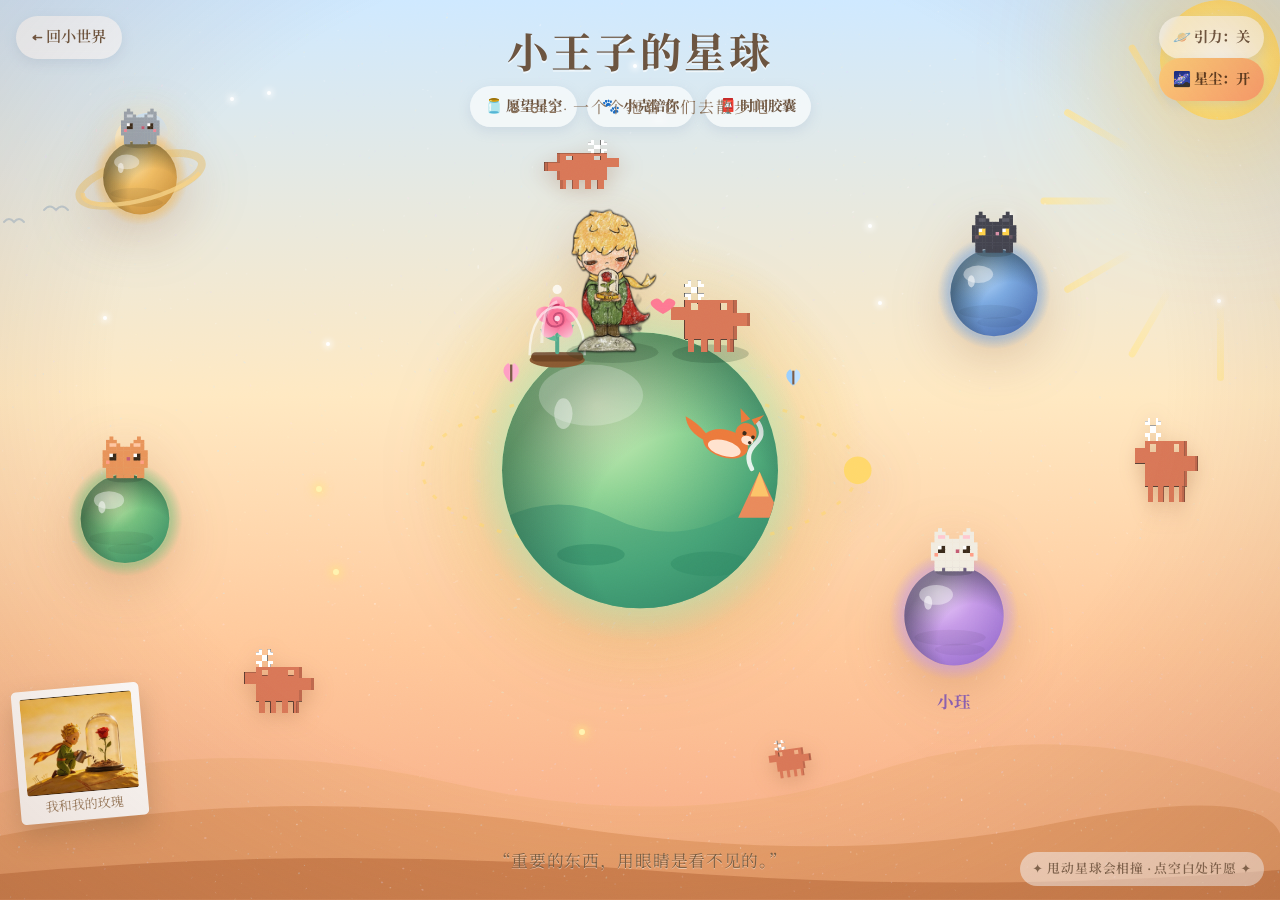
==== commit 206a7bcb: "feat: 时间胶囊页 /planet/capsule/(写给未来的自己,到期才解锁) + 主页入口 Co-Authored-By: Claude Opus 4.8 <noreply@anthropi" ====
--- a/planet/index.html
+++ b/planet/index.html
@@ -184,6 +184,7 @@
   <div class="subnav">
     <a href="wish/">🫙 愿望星空</a>
     <a href="pet/">🐾 小克陪你</a>
+    <a href="capsule/">📮 时间胶囊</a>
   </div>
   <div class="title"><h1>小王子的星球</h1><p>B-612 · 一个个拖着它们去散步吧</p></div>
 
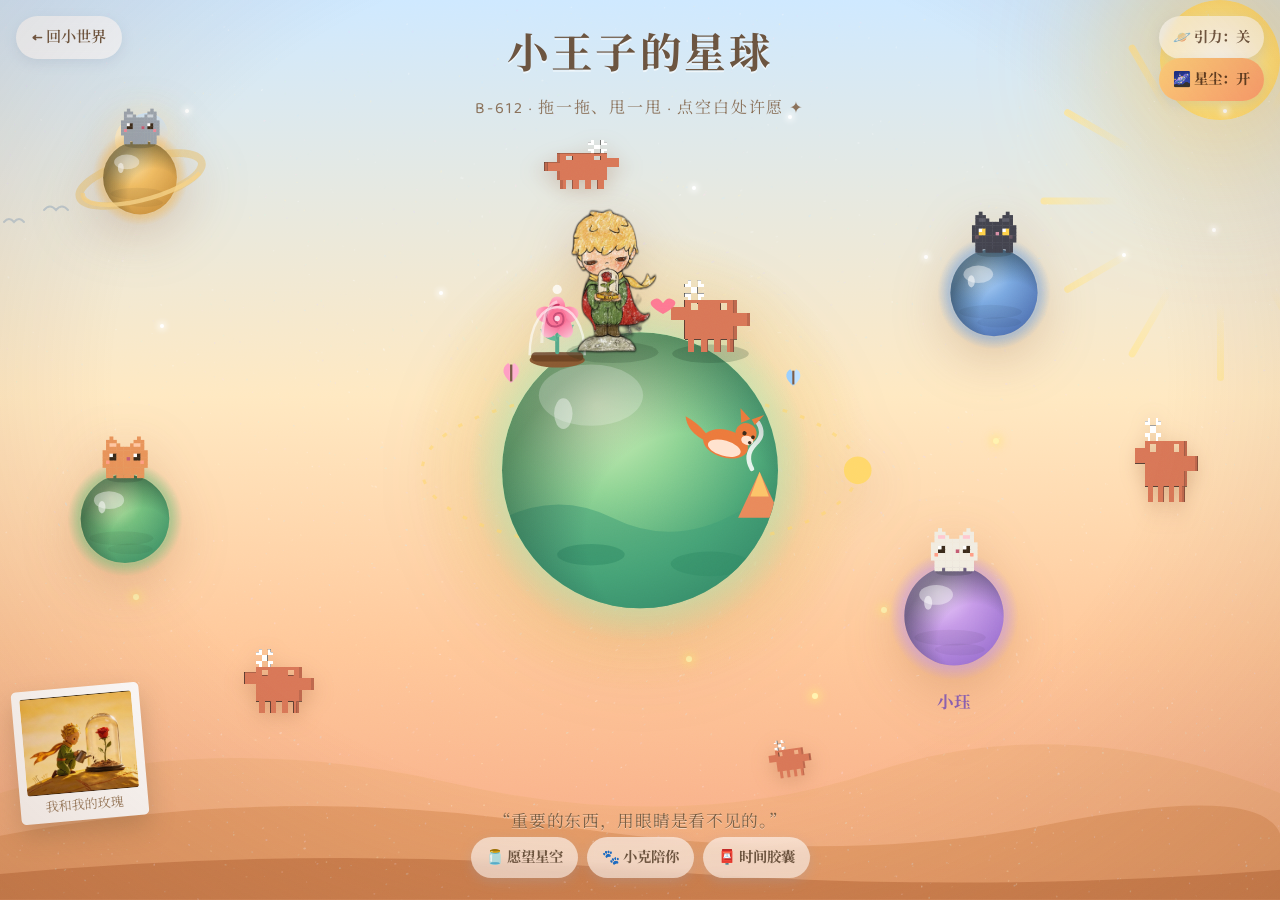
==== commit 2ce536dd: "fix: 主星球页顶部按钮重叠——入口栏移到底部,提示并入副标题,去掉浮动提示 Co-Authored-By: Claude Opus 4.8 <noreply@anthropic.com> Clau" ====
--- a/planet/index.html
+++ b/planet/index.html
@@ -73,7 +73,7 @@
     box-shadow:0 4px 12px rgba(150,170,200,.25);backdrop-filter:blur(4px)}
   .ctrl.on{background:linear-gradient(135deg,#ffd27a,#ff9e6d);color:#5a3a1f}
   .ctrl2{top:58px}
-  .subnav{position:absolute;top:86px;left:0;right:0;z-index:6;display:flex;gap:10px;justify-content:center;flex-wrap:wrap}
+  .subnav{position:absolute;bottom:22px;left:0;right:0;z-index:6;display:flex;gap:9px;justify-content:center;flex-wrap:wrap}
   .subnav a{text-decoration:none;background:rgba(255,255,255,.62);color:#6b5440;padding:8px 15px;border-radius:999px;
     font-family:var(--font);font-weight:700;font-size:.9rem;box-shadow:0 4px 12px rgba(150,170,200,.25);backdrop-filter:blur(4px)}
   .subnav a:active{transform:scale(.96)}
@@ -121,7 +121,7 @@
     padding:8px 8px 28px;border-radius:5px;transform:rotate(-5deg);box-shadow:0 12px 26px rgba(120,90,60,.32)}
   .keepsake img{width:100%;display:block;border-radius:3px}
   .keepsake figcaption{position:absolute;bottom:7px;left:0;right:0;text-align:center;font-size:.82rem;color:#9a7f63;font-family:var(--serif)}
-  .quote{position:absolute;left:0;right:0;bottom:28px;text-align:center;z-index:5;pointer-events:none;
+  .quote{position:absolute;left:0;right:0;bottom:68px;text-align:center;z-index:5;pointer-events:none;
     font-family:var(--serif);color:#7a5f44;font-size:clamp(.85rem,3.4vw,1.05rem);letter-spacing:.04em;text-shadow:0 1px 0 rgba(255,255,255,.5);padding:0 16px}
   .hint{position:absolute;right:16px;bottom:14px;z-index:7;pointer-events:none;background:rgba(255,255,255,.55);
     color:#7c6450;font-weight:600;font-size:.8rem;padding:6px 12px;border-radius:999px;letter-spacing:.06em;animation:pulse 2.4s ease-in-out infinite}
@@ -155,7 +155,7 @@
   @keyframes wt{0%{opacity:0;transform:translate(-50%,6px) scale(.9)}15%{opacity:1;transform:translate(-50%,-4px) scale(1)}
     80%{opacity:1}100%{opacity:0;transform:translate(-50%,-30px) scale(1)}}
 
-  @media(max-width:480px){.keepsake{width:104px;bottom:96px;left:10px}.quote{bottom:54px}}
+  @media(max-width:480px){.keepsake{width:94px;bottom:120px;left:10px}.quote{bottom:92px}}
   @media(prefers-reduced-motion:reduce){
     .sun__rays,.cloud,.birds,.firefly,.star,.shoot,.planet__float,.spin-orbit,.rose,.smoke,.claude-hop,.bf,.onplanet{animation:none}}
 </style>
@@ -186,7 +186,7 @@
     <a href="pet/">🐾 小克陪你</a>
     <a href="capsule/">📮 时间胶囊</a>
   </div>
-  <div class="title"><h1>小王子的星球</h1><p>B-612 · 一个个拖着它们去散步吧</p></div>
+  <div class="title"><h1>小王子的星球</h1><p>B-612 · 拖一拖、甩一甩 · 点空白处许愿 ✦</p></div>
 
   <!-- ===== 主星球 ===== -->
   <div class="planet" id="main" data-key="main" role="button" aria-label="拖动主星球" tabindex="0">
@@ -242,7 +242,6 @@
 
   <figure class="keepsake"><img src="keepsake.jpg" alt="小王子和他的玫瑰" /><figcaption>我和我的玫瑰</figcaption></figure>
   <p class="quote">“重要的东西，用眼睛是看不见的。”</p>
-  <div class="hint" id="hint">✦ 甩动星球会相撞 · 点空白处许愿 ✦</div>
   <div class="grain"></div><div class="vignette"></div>
 
 <script>
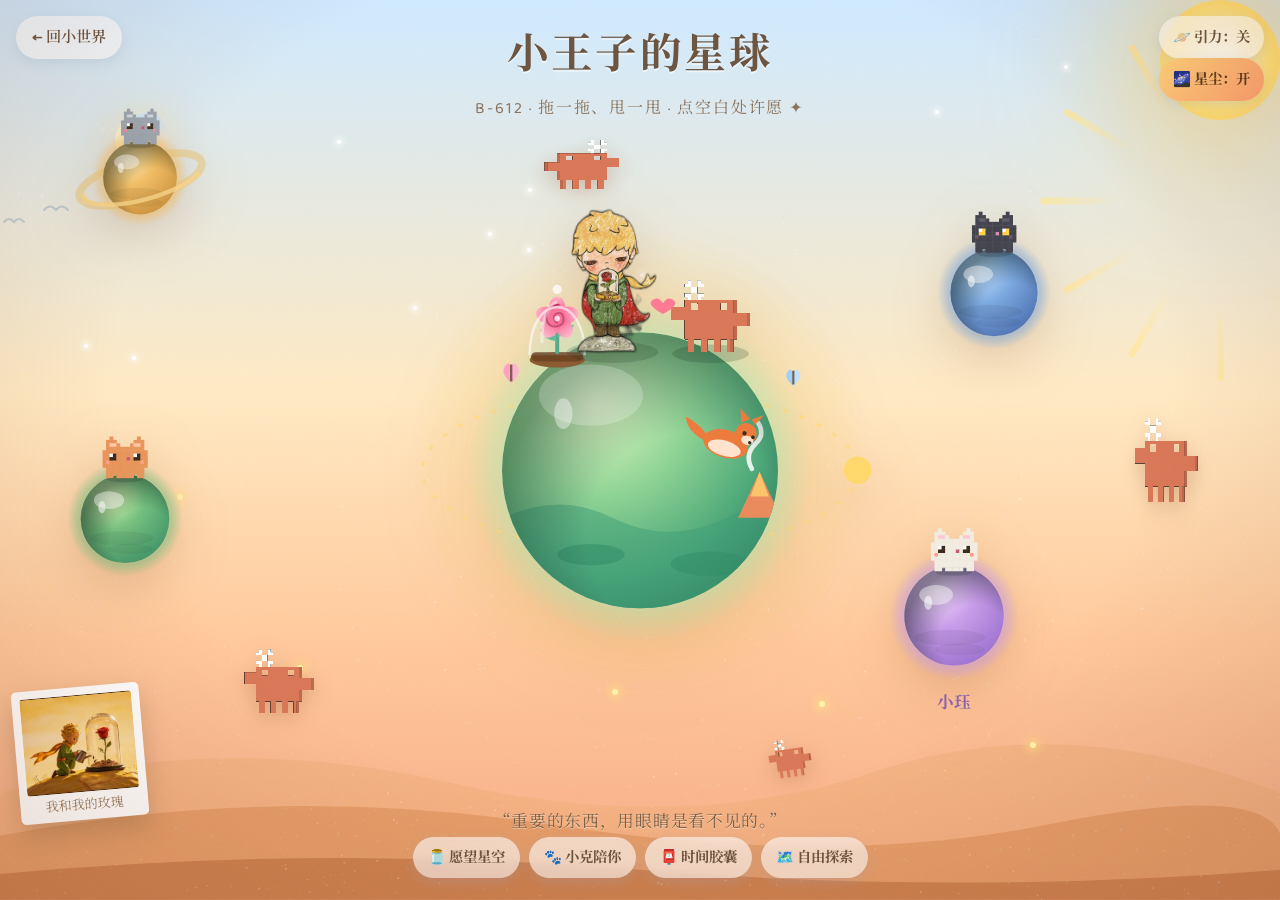
==== commit 33fbd481: "feat: 自由探索世界 /planet/world/(虚拟摇杆+WASD操控小克,俯视地图,NPC对话,收集星星,传送门) Co-Authored-By: Claude Opus 4.8 <nore" ====
--- a/planet/index.html
+++ b/planet/index.html
@@ -185,6 +185,7 @@
     <a href="wish/">🫙 愿望星空</a>
     <a href="pet/">🐾 小克陪你</a>
     <a href="capsule/">📮 时间胶囊</a>
+    <a href="world/">🗺️ 自由探索</a>
   </div>
   <div class="title"><h1>小王子的星球</h1><p>B-612 · 拖一拖、甩一甩 · 点空白处许愿 ✦</p></div>
 
